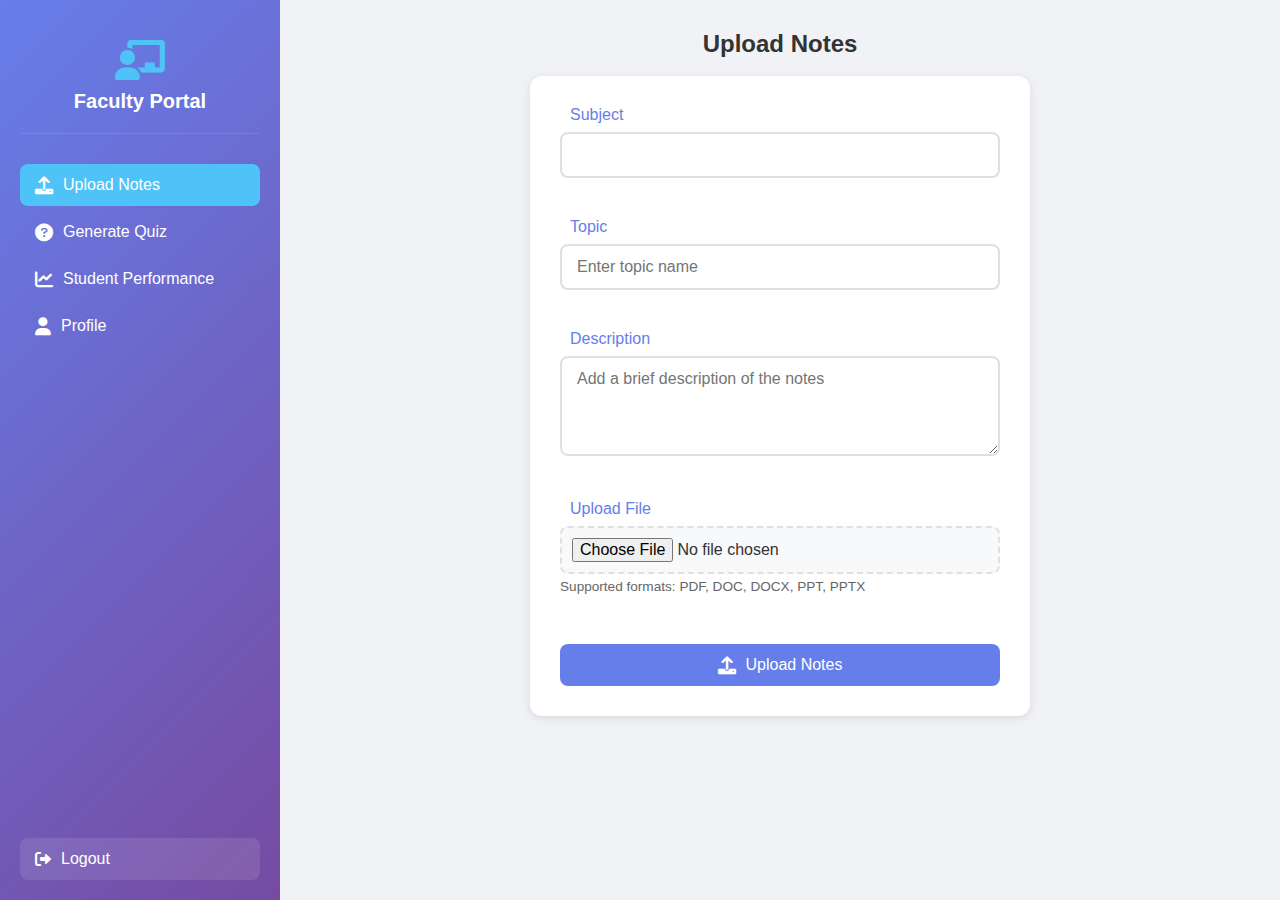
==== faculty_dashboard.html @ 3d7d339c "Added faculty dashboard with profile section, removed password change section, and updated departmen" ====
<!DOCTYPE html>
<html lang="en">
<head>
    <meta charset="UTF-8">
    <meta name="viewport" content="width=device-width, initial-scale=1.0">
    <title>Faculty Dashboard</title>
    <link rel="stylesheet" href="faculty_dashboard.css">
    <link rel="stylesheet" href="https://cdnjs.cloudflare.com/ajax/libs/font-awesome/6.0.0/css/all.min.css">
</head>
<body>
    <div class="dashboard">
        <!-- Sidebar -->
        <div class="sidebar">
            <div class="logo">
                <i class="fas fa-chalkboard-teacher"></i>
                <h2>Faculty Portal</h2>
            </div>
            <nav>
                <ul>
                    <li class="active" data-section="upload-notes">
                        <i class="fas fa-upload"></i>
                        <span>Upload Notes</span>
                    </li>
                    <li data-section="generate-quiz">
                        <i class="fas fa-question-circle"></i>
                        <span>Generate Quiz</span>
                    </li>
                    <li data-section="student-performance">
                        <i class="fas fa-chart-line"></i>
                        <span>Student Performance</span>
                    </li>
                    <li data-section="profile">
                        <i class="fas fa-user"></i>
                        <span>Profile</span>
                    </li>
                </ul>
            </nav>
            <div class="logout">
                <a href="faculty_login.html">
                    <i class="fas fa-sign-out-alt"></i>
                    <span>Logout</span>
                </a>
            </div>
        </div>

        <!-- Main Content -->
        <div class="main-content">
            <!-- Upload Notes Section -->
            <section id="upload-notes" class="content-section active">
                <h2 style="text-align: center;">Upload Notes</h2>
                <br>
                <div class="upload-container">
                    <form id="uploadForm" class="upload-form">
                        <div class="form-group">
                            <label for="subject">Subject</label>
                            <input type="text" id="subject" required>
                        </div>
                        <div class="form-group">
                            <label for="topic">Topic</label>
                            <input type="text" id="topic" required placeholder="Enter topic name">
                        </div>
                        <div class="form-group">
                            <label for="description">Description</label>
                            <textarea id="description" rows="3" placeholder="Add a brief description of the notes"></textarea>
                        </div>
                        <div class="form-group">
                            <label for="file">Upload File</label>
                            <input type="file" id="file" required>
                            <small class="file-info">Supported formats: PDF, DOC, DOCX, PPT, PPTX</small>
                        </div>
                        <button type="submit" class="upload-btn">
                            <i class="fas fa-upload"></i>
                            Upload Notes
                        </button>
                    </form>
                </div>
            </section>

            <!-- Generate Quiz Section -->
            <section id="generate-quiz" class="content-section">
                <h2 style="text-align: center;" > Generate Quiz</h2>
                <br>
                <div class="quiz-container">
                    <form id="quizForm" class="quiz-form">
                        <div class="form-group">
                            <label for="quiz-subject">Subject</label>
                            <input type="text" id="quiz-subject" required>
                        </div>
                        <div class="form-group">
                            <label for="quiz-section">Section</label>
                            <select id="quiz-section" required>
                            <option value="">Select Section</option>
                            <option value="A1">A1</option>
                            <option value="A2">A2</option>
                            <option value="B1">B1</option>
                            <option value="B2">B2</option>
                            <option value="C1">C1</option>
                            <option value="C2">C2</option>
                            <option value="D1">D1</option>
                            <option value="D2">D2</option>
                            <option value="E1">E1</option>
                            <option value="E2">E2</option>
                            <option value="F1">F1</option>
                            <option value="F2">F2</option>
                            <option value="G1">G1</option>
                            <option value="G2">G2</option>
                            <option value="H1">H1</option>
                            <option value="H2">H2</option>
                            <option value="I1">I1</option>
                            <option value="I2">I2</option>
                            <option value="J1">J1</option>
                            <option value="J2">J2</option>
                            <option value="K1">K1</option>
                            <option value="K2">K2</option>
                            <option value="L1">L1</option>
                            <option value="L2">L2</option>
                            <option value="M1">M1</option>
                            <option value="M2">M2</option>
                            <option value="N1">N1</option>
                            <option value="N2">N2</option>
                            </select>
                        </div>
                        <div class="form-group">
                            <label for="quiz-title">Quiz Title</label>
                            <input type="text" id="quiz-title" required>
                        </div>
                        <div class="form-group">
                            <label for="quiz-duration">Duration</label>
                            <div class="time-picker">
                                <div class="time-input">
                                    <input type="number" id="hours" min="0" max="23" value="0">
                                    <span>:</span>
                                    <input type="number" id="minutes" min="0" max="59" value="0">
                                </div>
                                <div class="time-controls">
                                    <button type="button" class="time-btn" data-action="increment">
                                        <i class="fas fa-chevron-up"></i>
                                    </button>
                                    <button type="button" class="time-btn" data-action="decrement">
                                        <i class="fas fa-chevron-down"></i>
                                    </button>
                                </div>
                            </div>
                        </div>
                        <div class="questions-container">
                            <div class="question">
                                <div class="form-group">
                                    <label>Question 1</label>
                                    <input type="text" placeholder="Enter question" required>
                                </div>
                                <div class="options">
                                    <input type="text" placeholder="Option A" required>
                                    <input type="text" placeholder="Option B" required>
                                    <input type="text" placeholder="Option C" required>
                                    <input type="text" placeholder="Option D" required>
                                </div>
                                <div class="form-group">
                                    <label>Correct Answer</label>
                                    <select required>
                                        <option value="">Select correct option</option>
                                        <option value="A">A</option>
                                        <option value="B">B</option>
                                        <option value="C">C</option>
                                        <option value="D">D</option>
                                    </select>
                                </div>
                            </div>
                        </div>
                        <button type="button" class="add-question-btn">
                            <i class="fas fa-plus"></i>
                            Add Question
                        </button>
                        <button type="submit" class="generate-btn">
                            <i class="fas fa-save"></i>
                            Generate Quiz
                        </button>
                    </form>
                </div>
            </section>

            <!-- Student Performance Section -->
            <section id="student-performance" class="content-section">
                <h2 style="text-align: center;">Student Performance</h2>
                <br>
                <div class="performance-container">
                    <div class="filters">
                        <div class="form-group">
                            <label for="performance-section">Section</label>
                            <select id="performance-section">
                                <option value="">All Sections</option>
                                <<option value="A1">A1</option>
                                <option value="A2">A2</option>
                                <option value="B1">B1</option>
                                <option value="B2">B2</option>
                                <option value="C1">C1</option>
                                <option value="C2">C2</option>
                                <option value="D1">D1</option>
                                <option value="D2">D2</option>
                                <option value="E1">E1</option>
                                <option value="E2">E2</option>
                                <option value="F1">F1</option>
                                <option value="F2">F2</option>
                                <option value="G1">G1</option>
                                <option value="G2">G2</option>
                                <option value="H1">H1</option>
                                <option value="H2">H2</option>
                                <option value="I1">I1</option>
                                <option value="I2">I2</option>
                                <option value="J1">J1</option>
                                <option value="J2">J2</option>
                                <option value="K1">K1</option>
                                <option value="K2">K2</option>
                                <option value="L1">L1</option>
                                <option value="L2">L2</option>
                                <option value="M1">M1</option>
                                <option value="M2">M2</option>
                                <option value="N1">N1</option>
                                <option value="N2">N2</option>
                            </select>
                        </div>
                    </div>
                    <div class="subject-info">
                        <h3>Your Subject: <span id="faculty-subject">Mathematics</span></h3>
                        <div class="performance-summary">
                            <div class="summary-card">
                                <i class="fas fa-chart-pie"></i>
                                <div class="summary-content">
                                    <h4>Average Score</h4>
                                    <p>85%</p>
                                </div>
                            </div>
                            <div class="summary-card">
                                <i class="fas fa-users"></i>
                                <div class="summary-content">
                                    <h4>Total Students</h4>
                                    <p>120</p>
                                </div>
                            </div>
                            <div class="summary-card">
                                <i class="fas fa-star"></i>
                                <div class="summary-content">
                                    <h4>Pass Rate</h4>
                                    <p>92%</p>
                                </div>
                            </div>
                        </div>
                    </div>
                    <div class="performance-table">
                        <table>
                            <thead>
                                <tr>
                                    <th>Student ID</th>
                                    <th>Name</th>
                                    <th>Section</th>
                                    <th>Quiz Scores</th>
                                    <th>Assignment Scores</th>
                                    <th>Overall Grade</th>
                                </tr>
                            </thead>
                            <tbody>
                                <!-- Sample data - will be populated dynamically -->
                                <tr>
                                    <td>2023001</td>
                                    <td>John Doe</td>
                                    <td>A1</td>
                                    <td>
                                        <div class="score-details">
                                            <span class="quiz-score">Quiz 1: 85%</span>
                                            <span class="quiz-score">Quiz 2: 90%</span>
                                            <span class="quiz-score">Quiz 3: 88%</span>
                                        </div>
                                    </td>
                                    <td>
                                        <div class="score-details">
                                            <span class="assignment-score">Assignment 1: 95%</span>
                                            <span class="assignment-score">Assignment 2: 92%</span>
                                        </div>
                                    </td>
                                    <td>A</td>
                                </tr>
                            </tbody>
                        </table>
                    </div>
                </div>
            </section>

            <!-- Profile Section -->
            <section id="profile" class="content-section">
                <h2 style="text-align: center;">Profile</h2>
                <br>
                <div class="profile-container">
                    <div class="profile-info">
                        <h3 id="faculty-name">Dr. John Doe</h3>
                        <p id="faculty-id">FAC12345</p>
                        <p id="faculty-subject">Mathematics</p>
                    </div>
                    <form id="profileForm" class="profile-form">
                        <div class="form-group">
                            <label for="profile-name">Full Name</label>
                            <input type="text" id="profile-name" required>
                        </div>
                        <div class="form-group">
                            <label for="profile-email">Email</label>
                            <input type="email" id="profile-email" required>
                        </div>
                        <div class="form-group">
                            <label for="profile-department">Department</label>
                            <select id="profile-department" required>
                                <option value="" disabled selected>Select Department</option>
                                <option value="btech">B.Tech</option>
                                <option value="mtech">M.Tech</option>
                                <option value="bca">BCA</option>
                                <option value="mca">MCA</option>
                                <option value="bba">BBA</option>
                                <option value="mba">MBA</option>
                                <option value="bcom">B.Com</option>
                                <option value="mcom">M.Com</option>
                            </select>
                        </div>
                        <button type="submit" class="save-btn">
                            <i class="fas fa-save"></i>
                            Save Changes
                        </button>
                    </form>
                </div>
            </section>
        </div>
    </div>

    <script>
        // Navigation
        document.querySelectorAll('.sidebar li').forEach(item => {
            item.addEventListener('click', function() {
                // Remove active class from all items
                document.querySelectorAll('.sidebar li').forEach(li => li.classList.remove('active'));
                document.querySelectorAll('.content-section').forEach(section => section.classList.remove('active'));
                
                // Add active class to clicked item
                this.classList.add('active');
                const sectionId = this.getAttribute('data-section');
                document.getElementById(sectionId).classList.add('active');
            });
        });

        // Add Question Button
        document.querySelector('.add-question-btn').addEventListener('click', function() {
            const questionsContainer = document.querySelector('.questions-container');
            const questionCount = questionsContainer.children.length + 1;
            
            const newQuestion = document.createElement('div');
            newQuestion.className = 'question';
            newQuestion.innerHTML = `
                <div class="form-group">
                    <label>Question ${questionCount}</label>
                    <input type="text" placeholder="Enter question" required>
                </div>
                <div class="options">
                    <input type="text" placeholder="Option A" required>
                    <input type="text" placeholder="Option B" required>
                    <input type="text" placeholder="Option C" required>
                    <input type="text" placeholder="Option D" required>
                </div>
                <div class="form-group">
                    <label>Correct Answer</label>
                    <select required>
                        <option value="">Select correct option</option>
                        <option value="A">A</option>
                        <option value="B">B</option>
                        <option value="C">C</option>
                        <option value="D">D</option>
                    </select>
                </div>
            `;
            
            questionsContainer.appendChild(newQuestion);
        });

        // Form Submissions
        document.getElementById('uploadForm').addEventListener('submit', function(e) {
            e.preventDefault();
            // Add your upload logic here
            alert('Notes uploaded successfully!');
        });

        document.getElementById('quizForm').addEventListener('submit', function(e) {
            e.preventDefault();
            // Add your quiz generation logic here
            alert('Quiz generated successfully!');
        });

        document.getElementById('profileForm').addEventListener('submit', function(e) {
            e.preventDefault();
            // Add your profile update logic here
            alert('Profile updated successfully!');
        });

        // Time Picker Functionality
        document.querySelectorAll('.time-input input').forEach(input => {
            input.addEventListener('change', function() {
                if (this.id === 'hours') {
                    this.value = Math.min(23, Math.max(0, parseInt(this.value) || 0));
                } else {
                    this.value = Math.min(59, Math.max(0, parseInt(this.value) || 0));
                }
            });
        });

        document.querySelectorAll('.time-btn').forEach(button => {
            button.addEventListener('click', function() {
                const action = this.getAttribute('data-action');
                const input = this.closest('.time-picker').querySelector('input');
                const currentValue = parseInt(input.value) || 0;
                
                if (action === 'increment') {
                    if (input.id === 'hours') {
                        input.value = Math.min(23, currentValue + 1);
                    } else {
                        input.value = Math.min(59, currentValue + 1);
                    }
                } else {
                    if (input.id === 'hours') {
                        input.value = Math.max(0, currentValue - 1);
                    } else {
                        input.value = Math.max(0, currentValue - 1);
                    }
                }
            });
        });
    </script>
</body>
</html>
---- faculty_dashboard.css ----
* {
    margin: 0;
    padding: 0;
    box-sizing: border-box;
    font-family: 'Segoe UI', Tahoma, Geneva, Verdana, sans-serif;
}

body {
    background: #f0f2f5;
    color: #333;
    min-height: 100vh;
}

/* Dashboard Layout */
.dashboard {
    display: flex;
    min-height: 100vh;
}

/* Sidebar Styles */
.sidebar {
    width: 280px;
    background: linear-gradient(135deg, #667eea 0%, #764ba2 100%);
    color: white;
    padding: 20px;
    position: fixed;
    height: 100vh;
    overflow-y: auto;
}

.logo {
    text-align: center;
    padding: 20px 0;
    border-bottom: 1px solid rgba(255, 255, 255, 0.1);
    margin-bottom: 30px;
}

.logo i {
    font-size: 40px;
    color: #4fc3f7;
    margin-bottom: 10px;
}

.logo h2 {
    font-size: 20px;
    font-weight: 600;
    color: #ffffff;
}

nav ul {
    list-style: none;
}

nav li {
    padding: 12px 15px;
    margin-bottom: 5px;
    border-radius: 8px;
    cursor: pointer;
    transition: all 0.3s ease;
    display: flex;
    align-items: center;
    gap: 10px;
}

nav li:hover {
    background: rgba(255, 255, 255, 0.1);
}

nav li.active {
    background: #4fc3f7;
}

nav li i {
    font-size: 18px;
}

.logout {
    position: absolute;
    bottom: 20px;
    left: 20px;
    right: 20px;
}

.logout a {
    display: flex;
    align-items: center;
    gap: 10px;
    color: white;
    text-decoration: none;
    padding: 12px 15px;
    border-radius: 8px;
    background: rgba(255, 255, 255, 0.1);
    transition: all 0.3s ease;
}

.logout a:hover {
    background: rgba(255, 255, 255, 0.2);
}

/* Main Content Styles */
.main-content {
    flex: 1;
    margin-left: 280px;
    padding: 30px;
    display: flex;
    flex-direction: column;
    align-items: center;
}

.content-section {
    display: none;
    animation: fadeIn 0.3s ease;
    width: 100%;
    max-width: 800px;
}

.content-section.active {
    display: block;
}

@keyframes fadeIn {
    from {
        opacity: 0;
        transform: translateY(20px);
    }
    to {
        opacity: 1;
        transform: translateY(0);
    }
}

/* Form Styles */
.form-group {
    margin-bottom: 20px;
    width: 100%;
}

label {
    display: block;
    margin-bottom: 8px;
    color: #667eea;
    font-weight: 500;
    margin-left: 10px;
}

input, select {
    width: 100%;
    padding: 12px 15px;
    border: 2px solid #e0e0e0;
    border-radius: 8px;
    font-size: 16px;
    transition: all 0.3s ease;
    background: white;
}

input:focus, select:focus {
    border-color: #4fc3f7;
    box-shadow: 0 0 0 3px rgba(79, 195, 247, 0.1);
    outline: none;
}

/* Upload Notes Section */
.upload-container {
    margin-top: 10px;
    background: white;
    padding: 30px;
    border-radius: 12px;
    box-shadow: 0 2px 10px rgba(0, 0, 0, 0.1);
    max-width: 500px;
    margin: 0 auto;
    width: 100%;
}

.upload-form {
    display: flex;
    flex-direction: column;
    gap: 20px;
}

textarea {
    width: 100%;
    padding: 12px 15px;
    border: 2px solid #e0e0e0;
    border-radius: 8px;
    font-size: 16px;
    transition: all 0.3s ease;
    resize: vertical;
    min-height: 100px;
}

textarea:focus {
    border-color: #667eea;
    box-shadow: 0 0 0 3px rgba(102, 126, 234, 0.1);
    outline: none;
}

.file-info {
    display: block;
    margin-top: 5px;
    color: #666;
    font-size: 0.85rem;
}

input[type="file"] {
    padding: 10px;
    border: 2px dashed #e0e0e0;
    border-radius: 8px;
    background: #f8f9fa;
    cursor: pointer;
    transition: all 0.3s ease;
}

input[type="file"]:hover {
    border-color: #667eea;
    background: rgba(102, 126, 234, 0.05);
}

.upload-btn {
    background: #667eea;
    color: white;
    border: none;
    padding: 12px 25px;
    border-radius: 8px;
    font-size: 16px;
    cursor: pointer;
    display: flex;
    align-items: center;
    justify-content: center;
    gap: 10px;
    transition: all 0.3s ease;
    margin-top: 10px;
}

.upload-btn:hover {
    background: #764ba2;
    transform: translateY(-2px);
}

.upload-btn i {
    font-size: 18px;
}

/* Generate Quiz Section */
.quiz-container {
    margin-top: 10px;
    background: white;
    padding: 30px;
    border-radius: 12px;
    box-shadow: 0 2px 10px rgba(0, 0, 0, 0.1);
    max-width: 500px;
    margin: 0 auto;
    width: 100%;
}

.questions-container {
    margin: 20px 0;
}

.question {
    background: #f8f9fa;
    padding: 20px;
    border-radius: 8px;
    margin-bottom: 20px;
}

.options {
    display: grid;
    grid-template-columns: repeat(2, 1fr);
    gap: 15px;
    margin: 15px 0;
}

.add-question-btn, .generate-btn {
    background: #667eea;
    color: white;
    border: none;
    padding: 12px 25px;
    border-radius: 8px;
    font-size: 16px;
    cursor: pointer;
    display: flex;
    align-items: center;
    gap: 10px;
    transition: all 0.3s ease;
    margin-bottom: 15px;
}

.add-question-btn:hover, .generate-btn:hover {
    background: #4fc3f7;
    transform: translateY(-2px);
}

/* Student Performance Section */
.performance-container {
    background: white;
    padding: 30px;
    border-radius: 12px;
    box-shadow: 0 2px 10px rgba(0, 0, 0, 0.1);
    max-width: 500px;
    margin: 0 auto;
    width: 100%;
}

.subject-info {
    margin: 20px 0;
    padding: 20px;
    background: #f8f9fa;
    border-radius: 8px;
}

.subject-info h3 {
    color: #1a237e;
    margin-bottom: 20px;
    font-size: 1.2rem;
}

.subject-info h3 span {
    color: #4fc3f7;
    font-weight: 600;
}

.performance-summary {
    display: grid;
    grid-template-columns: repeat(auto-fit, minmax(200px, 1fr));
    gap: 20px;
    margin-bottom: 30px;
}

.summary-card {
    background: white;
    padding: 20px;
    border-radius: 8px;
    box-shadow: 0 2px 5px rgba(0, 0, 0, 0.05);
    display: flex;
    align-items: center;
    gap: 15px;
}

.summary-card i {
    font-size: 24px;
    color: #1a237e;
    background: rgba(26, 35, 126, 0.1);
    padding: 15px;
    border-radius: 8px;
}

.summary-content h4 {
    color: #1a237e;
    font-size: 0.9rem;
    margin-bottom: 5px;
}

.summary-content p {
    color: #4fc3f7;
    font-size: 1.5rem;
    font-weight: 600;
}

.score-details {
    display: flex;
    flex-direction: column;
    gap: 5px;
}

.quiz-score, .assignment-score {
    background: #f8f9fa;
    padding: 5px 10px;
    border-radius: 4px;
    font-size: 0.9rem;
}

.quiz-score {
    color: #1a237e;
}

.assignment-score {
    color: #4fc3f7;
}

/* Profile Section */
.profile-container {
    background: white;
    padding: 30px;
    border-radius: 12px;
    box-shadow: 0 2px 10px rgba(0, 0, 0, 0.1);
    max-width: 500px;
    margin: 0 auto;
    width: 100%;
}

.profile-header {
    display: flex;
    align-items: center;
    gap: 20px;
    margin-bottom: 30px;
    padding-bottom: 20px;
    border-bottom: 1px solid #e0e0e0;
}

.profile-photo {
    position: relative;
    width: 120px;
    height: 120px;
}

.profile-photo img {
    width: 100%;
    height: 100%;
    border-radius: 50%;
    object-fit: cover;
    border: 3px solid #667eea;
}

.photo-upload {
    position: absolute;
    bottom: 0;
    left: 0;
    right: 0;
    background: rgba(0, 0, 0, 0.5);
    padding: 5px;
    border-radius: 0 0 50% 50%;
    display: flex;
    justify-content: center;
}

.photo-upload input[type="file"] {
    display: none;
}

.upload-photo-btn {
    background: none;
    border: none;
    color: white;
    cursor: pointer;
    font-size: 12px;
    display: flex;
    align-items: center;
    gap: 5px;
    padding: 5px;
}

.upload-photo-btn i {
    font-size: 14px;
}

.profile-info {
    flex: 1;
}

.profile-info h3 {
    color: #1a237e;
    margin-bottom: 5px;
    font-size: 1.2rem;
}

.profile-info p {
    color: #666;
    margin-bottom: 3px;
    font-size: 0.9rem;
}

.password-section {
    margin-top: 20px;
    padding-top: 20px;
    border-top: 1px solid #e0e0e0;
}

.password-section h4 {
    color: #1a237e;
    margin-bottom: 15px;
    font-size: 1.1rem;
}

.save-btn {
    background: #667eea;
    color: white;
    border: none;
    padding: 12px 25px;
    border-radius: 8px;
    font-size: 16px;
    cursor: pointer;
    display: flex;
    align-items: center;
    justify-content: center;
    gap: 10px;
    transition: all 0.3s ease;
    margin-top: 20px;
    width: 100%;
}

.save-btn:hover {
    background: #764ba2;
    transform: translateY(-2px);
}

.save-btn i {
    font-size: 18px;
}

/* Time Picker Styles */
.time-picker {
    display: flex;
    align-items: center;
    gap: 10px;
    background: white;
    border: 2px solid #e0e0e0;
    border-radius: 8px;
    padding: 5px 10px;
    transition: all 0.3s ease;
}

.time-picker:focus-within {
    border-color: #667eea;
    box-shadow: 0 0 0 3px rgba(102, 126, 234, 0.1);
}

.time-input {
    display: flex;
    align-items: center;
    gap: 5px;
}

.time-input input {
    width: 50px;
    text-align: center;
    padding: 8px;
    border: none;
    font-size: 16px;
    background: transparent;
}

.time-input input::-webkit-inner-spin-button,
.time-input input::-webkit-outer-spin-button {
    -webkit-appearance: none;
    margin: 0;
}

.time-input input[type=number] {
    -moz-appearance: textfield;
}

.time-input span {
    color: #666;
    font-size: 18px;
    font-weight: 500;
}

.time-controls {
    display: flex;
    flex-direction: column;
    gap: 2px;
}

.time-btn {
    background: none;
    border: none;
    padding: 5px;
    cursor: pointer;
    color: #667eea;
    transition: all 0.3s ease;
    display: flex;
    align-items: center;
    justify-content: center;
}

.time-btn:hover {
    color: #764ba2;
}

.time-btn i {
    font-size: 12px;
}

/* Responsive Design */
@media (max-width: 768px) {
    .sidebar {
        width: 70px;
        padding: 10px;
    }

    .logo h2, nav li span, .logout span {
        display: none;
    }

    .logo i {
        font-size: 30px;
    }

    nav li {
        justify-content: center;
        padding: 15px;
    }

    .main-content {
        margin-left: 70px;
        padding: 20px;
    }

    .options {
        grid-template-columns: 1fr;
    }

    .performance-summary {
        grid-template-columns: 1fr;
    }
    
    .summary-card {
        padding: 15px;
    }
    
    .summary-card i {
        padding: 10px;
        font-size: 20px;
    }
    
    .summary-content p {
        font-size: 1.2rem;
    }
}

@media (max-width: 480px) {
    .sidebar {
        width: 100%;
        height: auto;
        position: relative;
    }

    .logo h2, nav li span, .logout span {
        display: block;
    }

    nav ul {
        display: flex;
        flex-wrap: wrap;
        gap: 10px;
    }

    nav li {
        flex: 1;
        min-width: 120px;
    }

    .main-content {
        margin-left: 0;
    }

    .filters {
        grid-template-columns: 1fr;
    }

    .profile-header {
        flex-direction: column;
        text-align: center;
    }

    .profile-photo {
        margin: 0 auto;
    }

    .profile-info {
        text-align: center;
    }
}
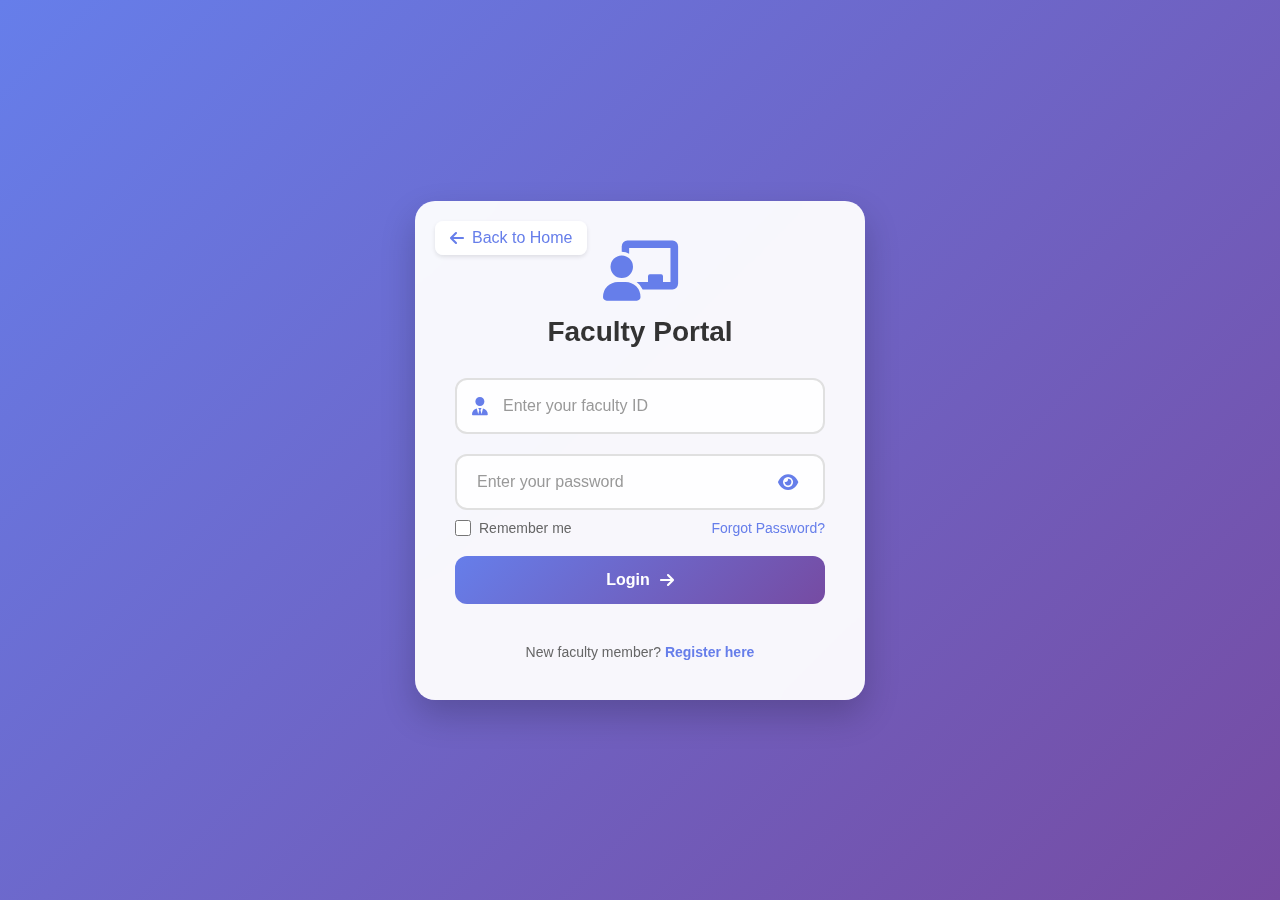
==== commit 9d6291ea: "Update faculty_dashboard.html" ====
--- a/faculty_dashboard.html
+++ b/faculty_dashboard.html
@@ -3,429 +3,182 @@
 <head>
     <meta charset="UTF-8">
     <meta name="viewport" content="width=device-width, initial-scale=1.0">
-    <title>Faculty Dashboard</title>
-    <link rel="stylesheet" href="faculty_dashboard.css">
+    <title>Faculty Login</title>
+    <link rel="stylesheet" href="faculty.css">
     <link rel="stylesheet" href="https://cdnjs.cloudflare.com/ajax/libs/font-awesome/6.0.0/css/all.min.css">
 </head>
 <body>
-    <div class="dashboard">
-        <!-- Sidebar -->
-        <div class="sidebar">
+    <div class="container">
+        <!-- Back to Home Button -->
+        <div class="back-to-home">
+            <a href="index.html">
+                <i class="fas fa-arrow-left"></i> Back to Home
+            </a>
+        </div>
+        
+        <!-- Login Form -->
+        <div class="form-container active" id="login-form">
             <div class="logo">
                 <i class="fas fa-chalkboard-teacher"></i>
-                <h2>Faculty Portal</h2>
+                <h1>Faculty Portal</h1>
             </div>
-            <nav>
-                <ul>
-                    <li class="active" data-section="upload-notes">
-                        <i class="fas fa-upload"></i>
-                        <span>Upload Notes</span>
-                    </li>
-                    <li data-section="generate-quiz">
-                        <i class="fas fa-question-circle"></i>
-                        <span>Generate Quiz</span>
-                    </li>
-                    <li data-section="student-performance">
-                        <i class="fas fa-chart-line"></i>
-                        <span>Student Performance</span>
-                    </li>
-                    <li data-section="profile">
-                        <i class="fas fa-user"></i>
-                        <span>Profile</span>
-                    </li>
-                </ul>
-            </nav>
-            <div class="logout">
-                <a href="faculty_login.html">
-                    <i class="fas fa-sign-out-alt"></i>
-                    <span>Logout</span>
-                </a>
-            </div>
+            
+            <form id="loginForm" class="login-form">
+                <div class="form-group">
+                    <div class="input-group">
+                        <i class="fas fa-user-tie"></i>
+                        <input type="text" id="faculty-id" placeholder="Enter your faculty ID" required>
+                    </div>
+                </div>
+                
+                <div class="form-group">
+                    <div class="input-group">                        
+                        <input type="password" id="password" placeholder="Enter your password" required>
+                        <i class="fas fa-eye toggle-password"></i>
+                    </div>
+                </div>
+
+                <div class="remember-forgot">
+                    <label class="remember-me">
+                        <input type="checkbox" id="remember">
+                        <span>Remember me</span>
+                    </label>
+                    <a href="#" class="forgot-password" onclick="showForm('forgot-password-form')">Forgot Password?</a>
+                </div>
+
+                <button type="submit" class="login-btn">
+                    <span>Login</span>
+                    <i class="fas fa-arrow-right"></i>
+                </button>
+
+                <div class="register-link">
+                    <p>New faculty member? <a href="#" onclick="showForm('register-form')">Register here</a></p>
+                </div>
+            </form>
         </div>
 
-        <!-- Main Content -->
-        <div class="main-content">
-            <!-- Upload Notes Section -->
-            <section id="upload-notes" class="content-section active">
-                <h2 style="text-align: center;">Upload Notes</h2>
-                <br>
-                <div class="upload-container">
-                    <form id="uploadForm" class="upload-form">
-                        <div class="form-group">
-                            <label for="subject">Subject</label>
-                            <input type="text" id="subject" required>
-                        </div>
-                        <div class="form-group">
-                            <label for="topic">Topic</label>
-                            <input type="text" id="topic" required placeholder="Enter topic name">
-                        </div>
-                        <div class="form-group">
-                            <label for="description">Description</label>
-                            <textarea id="description" rows="3" placeholder="Add a brief description of the notes"></textarea>
-                        </div>
-                        <div class="form-group">
-                            <label for="file">Upload File</label>
-                            <input type="file" id="file" required>
-                            <small class="file-info">Supported formats: PDF, DOC, DOCX, PPT, PPTX</small>
-                        </div>
-                        <button type="submit" class="upload-btn">
-                            <i class="fas fa-upload"></i>
-                            Upload Notes
-                        </button>
-                    </form>
-                </div>
-            </section>
-
-            <!-- Generate Quiz Section -->
-            <section id="generate-quiz" class="content-section">
-                <h2 style="text-align: center;" > Generate Quiz</h2>
-                <br>
-                <div class="quiz-container">
-                    <form id="quizForm" class="quiz-form">
-                        <div class="form-group">
-                            <label for="quiz-subject">Subject</label>
-                            <input type="text" id="quiz-subject" required>
-                        </div>
-                        <div class="form-group">
-                            <label for="quiz-section">Section</label>
-                            <select id="quiz-section" required>
-                            <option value="">Select Section</option>
-                            <option value="A1">A1</option>
-                            <option value="A2">A2</option>
-                            <option value="B1">B1</option>
-                            <option value="B2">B2</option>
-                            <option value="C1">C1</option>
-                            <option value="C2">C2</option>
-                            <option value="D1">D1</option>
-                            <option value="D2">D2</option>
-                            <option value="E1">E1</option>
-                            <option value="E2">E2</option>
-                            <option value="F1">F1</option>
-                            <option value="F2">F2</option>
-                            <option value="G1">G1</option>
-                            <option value="G2">G2</option>
-                            <option value="H1">H1</option>
-                            <option value="H2">H2</option>
-                            <option value="I1">I1</option>
-                            <option value="I2">I2</option>
-                            <option value="J1">J1</option>
-                            <option value="J2">J2</option>
-                            <option value="K1">K1</option>
-                            <option value="K2">K2</option>
-                            <option value="L1">L1</option>
-                            <option value="L2">L2</option>
-                            <option value="M1">M1</option>
-                            <option value="M2">M2</option>
-                            <option value="N1">N1</option>
-                            <option value="N2">N2</option>
-                            </select>
-                        </div>
-                        <div class="form-group">
-                            <label for="quiz-title">Quiz Title</label>
-                            <input type="text" id="quiz-title" required>
-                        </div>
-                        <div class="form-group">
-                            <label for="quiz-duration">Duration</label>
-                            <div class="time-picker">
-                                <div class="time-input">
-                                    <input type="number" id="hours" min="0" max="23" value="0">
-                                    <span>:</span>
-                                    <input type="number" id="minutes" min="0" max="59" value="0">
-                                </div>
-                                <div class="time-controls">
-                                    <button type="button" class="time-btn" data-action="increment">
-                                        <i class="fas fa-chevron-up"></i>
-                                    </button>
-                                    <button type="button" class="time-btn" data-action="decrement">
-                                        <i class="fas fa-chevron-down"></i>
-                                    </button>
-                                </div>
-                            </div>
-                        </div>
-                        <div class="questions-container">
-                            <div class="question">
-                                <div class="form-group">
-                                    <label>Question 1</label>
-                                    <input type="text" placeholder="Enter question" required>
-                                </div>
-                                <div class="options">
-                                    <input type="text" placeholder="Option A" required>
-                                    <input type="text" placeholder="Option B" required>
-                                    <input type="text" placeholder="Option C" required>
-                                    <input type="text" placeholder="Option D" required>
-                                </div>
-                                <div class="form-group">
-                                    <label>Correct Answer</label>
-                                    <select required>
-                                        <option value="">Select correct option</option>
-                                        <option value="A">A</option>
-                                        <option value="B">B</option>
-                                        <option value="C">C</option>
-                                        <option value="D">D</option>
-                                    </select>
-                                </div>
-                            </div>
-                        </div>
-                        <button type="button" class="add-question-btn">
-                            <i class="fas fa-plus"></i>
-                            Add Question
-                        </button>
-                        <button type="submit" class="generate-btn">
-                            <i class="fas fa-save"></i>
-                            Generate Quiz
-                        </button>
-                    </form>
-                </div>
-            </section>
-
-            <!-- Student Performance Section -->
-            <section id="student-performance" class="content-section">
-                <h2 style="text-align: center;">Student Performance</h2>
-                <br>
-                <div class="performance-container">
-                    <div class="filters">
-                        <div class="form-group">
-                            <label for="performance-section">Section</label>
-                            <select id="performance-section">
-                                <option value="">All Sections</option>
-                                <<option value="A1">A1</option>
-                                <option value="A2">A2</option>
-                                <option value="B1">B1</option>
-                                <option value="B2">B2</option>
-                                <option value="C1">C1</option>
-                                <option value="C2">C2</option>
-                                <option value="D1">D1</option>
-                                <option value="D2">D2</option>
-                                <option value="E1">E1</option>
-                                <option value="E2">E2</option>
-                                <option value="F1">F1</option>
-                                <option value="F2">F2</option>
-                                <option value="G1">G1</option>
-                                <option value="G2">G2</option>
-                                <option value="H1">H1</option>
-                                <option value="H2">H2</option>
-                                <option value="I1">I1</option>
-                                <option value="I2">I2</option>
-                                <option value="J1">J1</option>
-                                <option value="J2">J2</option>
-                                <option value="K1">K1</option>
-                                <option value="K2">K2</option>
-                                <option value="L1">L1</option>
-                                <option value="L2">L2</option>
-                                <option value="M1">M1</option>
-                                <option value="M2">M2</option>
-                                <option value="N1">N1</option>
-                                <option value="N2">N2</option>
-                            </select>
-                        </div>
-                    </div>
-                    <div class="subject-info">
-                        <h3>Your Subject: <span id="faculty-subject">Mathematics</span></h3>
-                        <div class="performance-summary">
-                            <div class="summary-card">
-                                <i class="fas fa-chart-pie"></i>
-                                <div class="summary-content">
-                                    <h4>Average Score</h4>
-                                    <p>85%</p>
-                                </div>
-                            </div>
-                            <div class="summary-card">
-                                <i class="fas fa-users"></i>
-                                <div class="summary-content">
-                                    <h4>Total Students</h4>
-                                    <p>120</p>
-                                </div>
-                            </div>
-                            <div class="summary-card">
-                                <i class="fas fa-star"></i>
-                                <div class="summary-content">
-                                    <h4>Pass Rate</h4>
-                                    <p>92%</p>
-                                </div>
-                            </div>
-                        </div>
-                    </div>
-                    <div class="performance-table">
-                        <table>
-                            <thead>
-                                <tr>
-                                    <th>Student ID</th>
-                                    <th>Name</th>
-                                    <th>Section</th>
-                                    <th>Quiz Scores</th>
-                                    <th>Assignment Scores</th>
-                                    <th>Overall Grade</th>
-                                </tr>
-                            </thead>
-                            <tbody>
-                                <!-- Sample data - will be populated dynamically -->
-                                <tr>
-                                    <td>2023001</td>
-                                    <td>John Doe</td>
-                                    <td>A1</td>
-                                    <td>
-                                        <div class="score-details">
-                                            <span class="quiz-score">Quiz 1: 85%</span>
-                                            <span class="quiz-score">Quiz 2: 90%</span>
-                                            <span class="quiz-score">Quiz 3: 88%</span>
-                                        </div>
-                                    </td>
-                                    <td>
-                                        <div class="score-details">
-                                            <span class="assignment-score">Assignment 1: 95%</span>
-                                            <span class="assignment-score">Assignment 2: 92%</span>
-                                        </div>
-                                    </td>
-                                    <td>A</td>
-                                </tr>
-                            </tbody>
-                        </table>
+        <!-- Registration Form -->
+        <div class="form-container" id="register-form" style="display: none;">
+            <div class="logo">
+                <i class="fas fa-user-plus"></i>
+                <h1>Faculty Registration</h1>
+            </div>
+            <form id="registerForm" class="login-form">
+                <div class="form-group">
+                    <div class="input-group">
+                        <i class="fas fa-user"></i>
+                        <input type="text" id="fullname" placeholder="Full Name" required>
                     </div>
                 </div>
-            </section>
+                <div class="form-group">
+                    <div class="input-group">
+                        <i class="fas fa-envelope"></i>
+                        <input type="email" id="email" placeholder="Email Address" required>
+                    </div>
+                </div>
+                <div class="form-group">
+                    <div class="input-group">
+                        <i class="fas fa-id-card"></i>
+                        <input type="text" id="reg-faculty-id" placeholder="Faculty ID" required>
+                    </div>
+                </div>
+                
+                <div class="form-group">
+                    <div class="input-group">
+                        <i class="fas fa-lock"></i>
+                        <input type="password" id="reg-password" placeholder="Create Password" required>
+                    </div>
+                </div>
+                <div class="form-group">
+                    <div class="input-group">
+                        <input type="password" id="confirm-password" placeholder="Confirm Password" required>
+                    </div>
+                </div>
 
-            <!-- Profile Section -->
-            <section id="profile" class="content-section">
-                <h2 style="text-align: center;">Profile</h2>
-                <br>
-                <div class="profile-container">
-                    <div class="profile-info">
-                        <h3 id="faculty-name">Dr. John Doe</h3>
-                        <p id="faculty-id">FAC12345</p>
-                        <p id="faculty-subject">Mathematics</p>
+                <button type="submit" class="login-btn">
+                    <span>Register</span>
+                    <i class="fas fa-user-plus"></i>
+                </button>
+
+                <div class="register-link">
+                    <p>Already have an account? <a href="#" onclick="showForm('login-form')">Login here</a></p>
+                </div>
+            </form>
+        </div>
+        <!-- Forgot Password Form -->
+        <div class="form-container" id="forgot-password-form" style="display: none;">
+            <div class="logo">
+                <i class="fas fa-key"></i>
+                <h1>Reset Password</h1>
+            </div>
+            
+            <form id="forgotPasswordForm" class="login-form">
+                <div class="form-group">
+                    <div class="input-group">
+                        <i class="fas fa-user-tie"></i>
+                        <input type="text" id="reset-faculty-id" placeholder="Enter your faculty ID" required>
                     </div>
-                    <form id="profileForm" class="profile-form">
-                        <div class="form-group">
-                            <label for="profile-name">Full Name</label>
-                            <input type="text" id="profile-name" required>
-                        </div>
-                        <div class="form-group">
-                            <label for="profile-email">Email</label>
-                            <input type="email" id="profile-email" required>
-                        </div>
-                        <div class="form-group">
-                            <label for="profile-department">Department</label>
-                            <select id="profile-department" required>
-                                <option value="" disabled selected>Select Department</option>
-                                <option value="btech">B.Tech</option>
-                                <option value="mtech">M.Tech</option>
-                                <option value="bca">BCA</option>
-                                <option value="mca">MCA</option>
-                                <option value="bba">BBA</option>
-                                <option value="mba">MBA</option>
-                                <option value="bcom">B.Com</option>
-                                <option value="mcom">M.Com</option>
-                            </select>
-                        </div>
-                        <button type="submit" class="save-btn">
-                            <i class="fas fa-save"></i>
-                            Save Changes
-                        </button>
-                    </form>
                 </div>
-            </section>
+                <button type="submit" class="login-btn">
+                    <span>Reset Password</span>
+                    <i class="fas fa-paper-plane"></i>
+                </button>
+
+                <div class="register-link">
+                    <p>Remembered your password? <a href="#" onclick="showForm('login-form')">Login here</a></p>
+                </div>
+            </form>
         </div>
     </div>
+    <script>
+        function showForm(formId) {
+            // Hide all forms
+            document.querySelectorAll('.form-container').forEach(form => {
+                form.style.display = 'none';
+            });
+            
+            // Show selected form
+            document.getElementById(formId).style.display = 'block';
+        }
 
-    <script>
-        // Navigation
-        document.querySelectorAll('.sidebar li').forEach(item => {
-            item.addEventListener('click', function() {
-                // Remove active class from all items
-                document.querySelectorAll('.sidebar li').forEach(li => li.classList.remove('active'));
-                document.querySelectorAll('.content-section').forEach(section => section.classList.remove('active'));
-                
-                // Add active class to clicked item
-                this.classList.add('active');
-                const sectionId = this.getAttribute('data-section');
-                document.getElementById(sectionId).classList.add('active');
+        // Handle form submissions
+        document.getElementById('loginForm').addEventListener('submit', function(e) {
+            e.preventDefault();
+            // Add your login logic here
+            console.log('Login form submitted');
+        });
+
+        document.getElementById('registerForm').addEventListener('submit', function(e) {
+            e.preventDefault();
+            const password = document.getElementById('reg-password').value;
+            const confirmPassword = document.getElementById('confirm-password').value;
+            
+            if (password !== confirmPassword) {
+                alert('Passwords do not match!');
+                return;
+            }
+            // Add your registration logic here
+            console.log('Registration form submitted');
+            
+            // Show login form after successful registration
+            showForm('login-form');
+        });
+        // Toggle password visibility
+        document.querySelectorAll('.toggle-password').forEach(icon => {
+            icon.addEventListener('click', function() {
+                const input = this.previousElementSibling;
+                const type = input.getAttribute('type') === 'password' ? 'text' : 'password';
+                input.setAttribute('type', type);
+                this.classList.toggle('fa-eye');
+                this.classList.toggle('fa-eye-slash');
             });
         });
 
-        // Add Question Button
-        document.querySelector('.add-question-btn').addEventListener('click', function() {
-            const questionsContainer = document.querySelector('.questions-container');
-            const questionCount = questionsContainer.children.length + 1;
-            
-            const newQuestion = document.createElement('div');
-            newQuestion.className = 'question';
-            newQuestion.innerHTML = `
-                <div class="form-group">
-                    <label>Question ${questionCount}</label>
-                    <input type="text" placeholder="Enter question" required>
-                </div>
-                <div class="options">
-                    <input type="text" placeholder="Option A" required>
-                    <input type="text" placeholder="Option B" required>
-                    <input type="text" placeholder="Option C" required>
-                    <input type="text" placeholder="Option D" required>
-                </div>
-                <div class="form-group">
-                    <label>Correct Answer</label>
-                    <select required>
-                        <option value="">Select correct option</option>
-                        <option value="A">A</option>
-                        <option value="B">B</option>
-                        <option value="C">C</option>
-                        <option value="D">D</option>
-                    </select>
-                </div>
-            `;
-            
-            questionsContainer.appendChild(newQuestion);
-        });
-
-        // Form Submissions
-        document.getElementById('uploadForm').addEventListener('submit', function(e) {
+        document.getElementById('forgotPasswordForm').addEventListener('submit', function(e) {
             e.preventDefault();
-            // Add your upload logic here
-            alert('Notes uploaded successfully!');
-        });
-
-        document.getElementById('quizForm').addEventListener('submit', function(e) {
-            e.preventDefault();
-            // Add your quiz generation logic here
-            alert('Quiz generated successfully!');
-        });
-
-        document.getElementById('profileForm').addEventListener('submit', function(e) {
-            e.preventDefault();
-            // Add your profile update logic here
-            alert('Profile updated successfully!');
-        });
-
-        // Time Picker Functionality
-        document.querySelectorAll('.time-input input').forEach(input => {
-            input.addEventListener('change', function() {
-                if (this.id === 'hours') {
-                    this.value = Math.min(23, Math.max(0, parseInt(this.value) || 0));
-                } else {
-                    this.value = Math.min(59, Math.max(0, parseInt(this.value) || 0));
-                }
-            });
-        });
-
-        document.querySelectorAll('.time-btn').forEach(button => {
-            button.addEventListener('click', function() {
-                const action = this.getAttribute('data-action');
-                const input = this.closest('.time-picker').querySelector('input');
-                const currentValue = parseInt(input.value) || 0;
-                
-                if (action === 'increment') {
-                    if (input.id === 'hours') {
-                        input.value = Math.min(23, currentValue + 1);
-                    } else {
-                        input.value = Math.min(59, currentValue + 1);
-                    }
-                } else {
-                    if (input.id === 'hours') {
-                        input.value = Math.max(0, currentValue - 1);
-                    } else {
-                        input.value = Math.max(0, currentValue - 1);
-                    }
-                }
-            });
+            // Add your password reset logic here
+            console.log('Forgot password form submitted');
         });
     </script>
 </body>
-</html> +</html>
--- a/faculty.css
+++ b/faculty.css
@@ -0,0 +1,511 @@
+/* Reset and Base Styles */
+* {
+    margin: 0;
+    padding: 0;
+    box-sizing: border-box;
+    font-family: 'Segoe UI', Tahoma, Geneva, Verdana, sans-serif;
+}
+
+body {
+    min-height: 100vh;
+    background: linear-gradient(135deg, #667eea 0%, #764ba2 100%);
+    display: flex;
+    align-items: center;
+    justify-content: center;
+    padding: 20px;
+}
+
+/* Container Styles */
+.container {
+    width: 100vb;
+    max-width: 450px;
+    position: relative;
+}
+
+.form-container {
+    background: rgba(255, 255, 255, 0.95);
+    padding: 40px;
+    border-radius: 20px;
+    box-shadow: 0 15px 35px rgba(0, 0, 0, 0.2);
+    backdrop-filter: blur(10px);
+    position: relative;
+    overflow: hidden;
+}
+
+.form-container::before {
+    content: '';
+    position: absolute;
+    top: 0;
+    left: 0;
+    width: 100%;
+    height: 100%;
+    background: linear-gradient(45deg, transparent, rgba(255, 255, 255, 0.1), transparent);
+    transform: translateX(-100%);
+    transition: 0.5s;
+}
+
+.form-container:hover::before {
+    transform: translateX(100%);
+}
+
+/* Logo Styles */
+.logo {
+    text-align: center;
+    margin-bottom: 30px;
+    position: relative;
+}
+
+.logo i {
+    font-size: 60px;
+    color: #667eea;
+    margin-bottom: 15px;
+    display: inline-block;
+    animation: float 3s ease-in-out infinite;
+}
+
+.logo h1 {
+    font-size: 28px;
+    color: #333;
+    margin-bottom: 10px;
+    font-weight: 600;
+}
+
+.welcome-text {
+    color: #666;
+    font-size: 14px;
+    margin-top: 5px;
+}
+
+/* Form Styles */
+.login-form {
+    display: flex;
+    flex-direction: column;
+    gap: 20px;
+}
+
+.form-group {
+    position: relative;
+}
+
+.input-group {
+    position: relative;
+    display: flex;
+    align-items: center;
+    background: rgba(255, 255, 255, 0.9);
+    border: 2px solid #e0e0e0;
+    border-radius: 12px;
+    padding: 12px 15px;
+    transition: all 0.3s ease;
+}
+
+.input-group:hover {
+    border-color: #667eea;
+    box-shadow: 0 0 0 3px rgba(102, 126, 234, 0.1);
+}
+
+.input-group i {
+    color: #667eea;
+    font-size: 18px;
+    margin-right: 10px;
+    transition: all 0.3s ease;
+}
+
+.input-group input {
+    flex: 1;
+    border: none;
+    outline: none;
+    background: transparent;
+    font-size: 16px;
+    color: #333;
+    padding: 5px;
+}
+
+.input-group input::placeholder {
+    color: #999;
+}
+
+.toggle-password {
+    cursor: pointer;
+    color: #667eea;
+    transition: all 0.3s ease;
+}
+
+.toggle-password:hover {
+    color: #764ba2;
+}
+
+/* Remember Me and Forgot Password */
+.remember-forgot {
+    display: flex;
+    justify-content: space-between;
+    align-items: center;
+    margin-top: -10px;
+}
+
+.remember-me {
+    display: flex;
+    align-items: center;
+    gap: 8px;
+    cursor: pointer;
+}
+
+.remember-me input {
+    width: 16px;
+    height: 16px;
+    accent-color: #667eea;
+}
+
+.remember-me span {
+    color: #666;
+    font-size: 14px;
+}
+
+.forgot-password {
+    color: #667eea;
+    text-decoration: none;
+    font-size: 14px;
+    transition: all 0.3s ease;
+}
+
+.forgot-password:hover {
+    color: #764ba2;
+    text-decoration: underline;
+}
+
+/* Login Button */
+.login-btn {
+    background: linear-gradient(135deg, #667eea 0%, #764ba2 100%);
+    color: white;
+    border: none;
+    padding: 15px;
+    border-radius: 12px;
+    font-size: 16px;
+    font-weight: 600;
+    cursor: pointer;
+    display: flex;
+    align-items: center;
+    justify-content: center;
+    gap: 10px;
+    transition: all 0.3s ease;
+    position: relative;
+    overflow: hidden;
+}
+
+.login-btn:hover {
+    transform: translateY(-2px);
+    box-shadow: 0 5px 15px rgba(102, 126, 234, 0.4);
+}
+
+.login-btn i {
+    transition: transform 0.3s ease;
+}
+
+.login-btn:hover i {
+    transform: translateX(5px);
+}
+
+/* Social Login */
+.social-login {
+    text-align: center;
+    margin-top: 20px;
+}
+
+.social-login p {
+    color: #666;
+    font-size: 14px;
+    margin-bottom: 15px;
+    position: relative;
+}
+
+.social-login p::before,
+.social-login p::after {
+    content: '';
+    position: absolute;
+    top: 50%;
+    width: 30%;
+    height: 1px;
+    background: #e0e0e0;
+}
+
+.social-login p::before {
+    left: 0;
+}
+
+.social-login p::after {
+    right: 0;
+}
+
+.social-icons {
+    display: flex;
+    justify-content: center;
+    gap: 15px;
+}
+
+.social-icon {
+    width: 40px;
+    height: 40px;
+    border-radius: 50%;
+    background: white;
+    display: flex;
+    align-items: center;
+    justify-content: center;
+    color: #667eea;
+    font-size: 18px;
+    transition: all 0.3s ease;
+    box-shadow: 0 2px 5px rgba(0, 0, 0, 0.1);
+}
+
+.social-icon:hover {
+    transform: translateY(-3px);
+    box-shadow: 0 5px 15px rgba(102, 126, 234, 0.3);
+    color: #764ba2;
+}
+
+/* Register Link */
+.register-link {
+    text-align: center;
+    margin-top: 20px;
+}
+
+.register-link p {
+    color: #666;
+    font-size: 14px;
+}
+
+.register-link a {
+    color: #667eea;
+    text-decoration: none;
+    font-weight: 600;
+    transition: all 0.3s ease;
+}
+
+.register-link a:hover {
+    color: #764ba2;
+    text-decoration: underline;
+}
+
+/* Faculty Features */
+.faculty-features {
+    display: flex;
+    justify-content: space-around;
+    margin: 20px 0;
+    padding: 15px;
+    background: rgba(255, 255, 255, 0.9);
+    border-radius: 12px;
+    box-shadow: 0 5px 15px rgba(0, 0, 0, 0.05);
+}
+
+.feature-item {
+    text-align: center;
+    padding: 10px;
+    transition: all 0.3s ease;
+    cursor: pointer;
+}
+
+.feature-item:hover {
+    transform: translateY(-5px);
+}
+
+.feature-item i {
+    font-size: 24px;
+    color: #667eea;
+    margin-bottom: 8px;
+    transition: all 0.3s ease;
+}
+
+.feature-item:hover i {
+    color: #764ba2;
+    transform: scale(1.1);
+}
+
+.feature-item span {
+    display: block;
+    font-size: 12px;
+    color: #666;
+}
+
+/* Security Badge */
+.security-badge {
+    position: absolute;
+    top: 20px;
+    right: 20px;
+    background: rgba(102, 126, 234, 0.1);
+    padding: 8px 12px;
+    border-radius: 20px;
+    font-size: 12px;
+    color: #667eea;
+    display: flex;
+    align-items: center;
+    gap: 5px;
+    box-shadow: 0 2px 5px rgba(0, 0, 0, 0.1);
+    transition: all 0.3s ease;
+}
+
+.security-badge:hover {
+    transform: scale(1.05);
+    background: rgba(102, 126, 234, 0.2);
+}
+
+.security-badge i {
+    font-size: 14px;
+}
+
+/* Animations */
+@keyframes float {
+    0% { transform: translateY(0px); }
+    50% { transform: translateY(-10px); }
+    100% { transform: translateY(0px); }
+}
+
+/* Responsive Design */
+@media (max-width: 480px) {
+    .form-container {
+        padding: 30px 20px;
+    }
+
+    .logo i {
+        font-size: 50px;
+    }
+
+    .logo h1 {
+        font-size: 24px;
+    }
+
+    .faculty-features {
+        flex-direction: column;
+        gap: 15px;
+    }
+
+    .feature-item {
+        display: flex;
+        align-items: center;
+        gap: 10px;
+    }
+
+    .feature-item i {
+        margin-bottom: 0;
+    }
+
+    .security-badge {
+        top: 10px;
+        right: 10px;
+    }
+}
+.faculty-features {
+    display: flex;
+    justify-content: space-around;
+    margin: 20px 0;
+    padding: 15px;
+    background: rgba(255, 255, 255, 0.1);
+    border-radius: 10px;
+}
+
+.feature-item {
+    text-align: center;
+    padding: 10px;
+    transition: all 0.3s ease;
+}
+
+.feature-item:hover {
+    transform: translateY(-5px);
+}
+
+.feature-item i {
+    font-size: 24px;
+    color: #667eea;
+    margin-bottom: 8px;
+}
+
+.feature-item span {
+    display: block;
+    font-size: 12px;
+    color: #666;
+}
+
+.security-badge {
+    position: absolute;
+    top: 20px;
+    right: 20px;
+    background: rgba(102, 126, 234, 0.1);
+    padding: 8px 12px;
+    border-radius: 20px;
+    font-size: 12px;
+    color: #667eea;
+    display: flex;
+    align-items: center;
+    gap: 5px;
+}
+
+.security-badge i {
+    font-size: 14px;
+}
+
+.form-container {
+    position: relative;
+}
+
+.login-btn {
+    position: relative;
+    overflow: hidden;
+}
+
+.login-btn::after {
+    content: '';
+    position: absolute;
+    top: 0;
+    left: 0;
+    width: 100%;
+    height: 100%;
+    background: linear-gradient(45deg, transparent, rgba(255,255,255,0.2), transparent);
+    transform: translateX(-100%);
+    transition: 0.5s;
+}
+
+.login-btn:hover::after {
+    transform: translateX(100%);
+}
+
+@keyframes float {
+    0% { transform: translateY(0px); }
+    50% { transform: translateY(-10px); }
+    100% { transform: translateY(0px); }
+}
+
+.logo i {
+    animation: float 3s ease-in-out infinite;
+}
+
+.back-to-home {
+    position: absolute;
+    top: 20px;
+    left: 20px;
+    z-index: 100;
+}
+
+.back-to-home a {
+    display: flex;
+    align-items: center;
+    gap: 8px;
+    color: #667eea;
+    text-decoration: none;
+    font-weight: 500;
+    padding: 8px 15px;
+    border-radius: 8px;
+    background: rgba(255, 255, 255, 0.9);
+    box-shadow: 0 2px 4px rgba(0, 0, 0, 0.1);
+    transition: all 0.3s ease;
+}
+
+.back-to-home a:hover {
+    background: #667eea;
+    color: white;
+    transform: translateX(-5px);
+}
+
+.back-to-home i {
+    transition: transform 0.3s ease;
+}
+
+.back-to-home a:hover i {
+    transform: translateX(-5px);
+}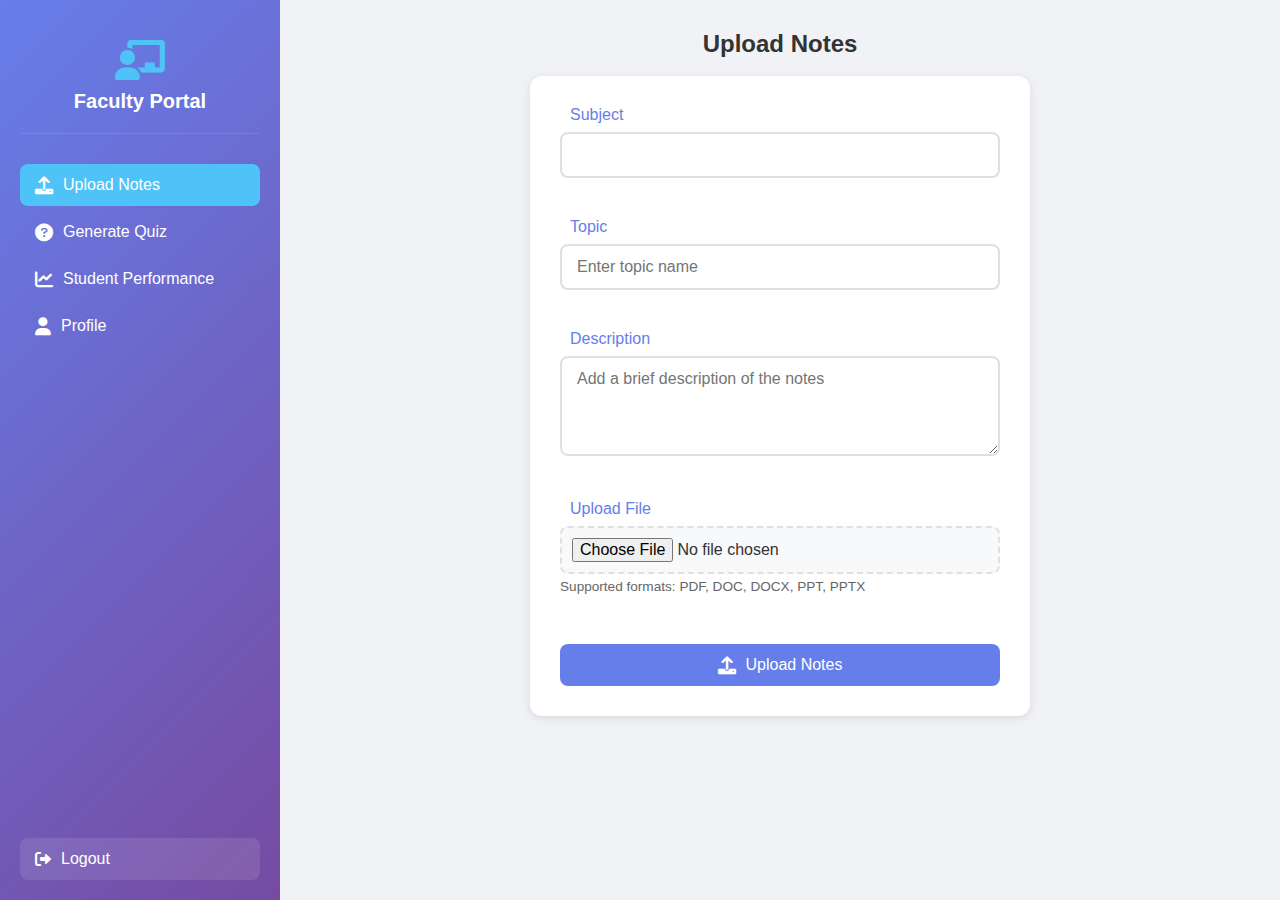
==== commit 9e15b5eb: "Update faculty_dashboard.html" ====
--- a/faculty_dashboard.html
+++ b/faculty_dashboard.html
@@ -3,182 +3,429 @@
 <head>
     <meta charset="UTF-8">
     <meta name="viewport" content="width=device-width, initial-scale=1.0">
-    <title>Faculty Login</title>
-    <link rel="stylesheet" href="faculty.css">
+    <title>Faculty Dashboard</title>
+    <link rel="stylesheet" href="faculty_dashboard.css">
     <link rel="stylesheet" href="https://cdnjs.cloudflare.com/ajax/libs/font-awesome/6.0.0/css/all.min.css">
 </head>
 <body>
-    <div class="container">
-        <!-- Back to Home Button -->
-        <div class="back-to-home">
-            <a href="index.html">
-                <i class="fas fa-arrow-left"></i> Back to Home
-            </a>
-        </div>
-        
-        <!-- Login Form -->
-        <div class="form-container active" id="login-form">
+    <div class="dashboard">
+        <!-- Sidebar -->
+        <div class="sidebar">
             <div class="logo">
                 <i class="fas fa-chalkboard-teacher"></i>
-                <h1>Faculty Portal</h1>
+                <h2>Faculty Portal</h2>
             </div>
-            
-            <form id="loginForm" class="login-form">
-                <div class="form-group">
-                    <div class="input-group">
-                        <i class="fas fa-user-tie"></i>
-                        <input type="text" id="faculty-id" placeholder="Enter your faculty ID" required>
+            <nav>
+                <ul>
+                    <li class="active" data-section="upload-notes">
+                        <i class="fas fa-upload"></i>
+                        <span>Upload Notes</span>
+                    </li>
+                    <li data-section="generate-quiz">
+                        <i class="fas fa-question-circle"></i>
+                        <span>Generate Quiz</span>
+                    </li>
+                    <li data-section="student-performance">
+                        <i class="fas fa-chart-line"></i>
+                        <span>Student Performance</span>
+                    </li>
+                    <li data-section="profile">
+                        <i class="fas fa-user"></i>
+                        <span>Profile</span>
+                    </li>
+                </ul>
+            </nav>
+            <div class="logout">
+                <a href="faculty_login.html">
+                    <i class="fas fa-sign-out-alt"></i>
+                    <span>Logout</span>
+                </a>
+            </div>
+        </div>
+
+        <!-- Main Content -->
+        <div class="main-content">
+            <!-- Upload Notes Section -->
+            <section id="upload-notes" class="content-section active">
+                <h2 style="text-align: center;">Upload Notes</h2>
+                <br>
+                <div class="upload-container">
+                    <form id="uploadForm" class="upload-form">
+                        <div class="form-group">
+                            <label for="subject">Subject</label>
+                            <input type="text" id="subject" required>
+                        </div>
+                        <div class="form-group">
+                            <label for="topic">Topic</label>
+                            <input type="text" id="topic" required placeholder="Enter topic name">
+                        </div>
+                        <div class="form-group">
+                            <label for="description">Description</label>
+                            <textarea id="description" rows="3" placeholder="Add a brief description of the notes"></textarea>
+                        </div>
+                        <div class="form-group">
+                            <label for="file">Upload File</label>
+                            <input type="file" id="file" required>
+                            <small class="file-info">Supported formats: PDF, DOC, DOCX, PPT, PPTX</small>
+                        </div>
+                        <button type="submit" class="upload-btn">
+                            <i class="fas fa-upload"></i>
+                            Upload Notes
+                        </button>
+                    </form>
+                </div>
+            </section>
+
+            <!-- Generate Quiz Section -->
+            <section id="generate-quiz" class="content-section">
+                <h2 style="text-align: center;" > Generate Quiz</h2>
+                <br>
+                <div class="quiz-container">
+                    <form id="quizForm" class="quiz-form">
+                        <div class="form-group">
+                            <label for="quiz-subject">Subject</label>
+                            <input type="text" id="quiz-subject" required>
+                        </div>
+                        <div class="form-group">
+                            <label for="quiz-section">Section</label>
+                            <select id="quiz-section" required>
+                            <option value="">Select Section</option>
+                            <option value="A1">A1</option>
+                            <option value="A2">A2</option>
+                            <option value="B1">B1</option>
+                            <option value="B2">B2</option>
+                            <option value="C1">C1</option>
+                            <option value="C2">C2</option>
+                            <option value="D1">D1</option>
+                            <option value="D2">D2</option>
+                            <option value="E1">E1</option>
+                            <option value="E2">E2</option>
+                            <option value="F1">F1</option>
+                            <option value="F2">F2</option>
+                            <option value="G1">G1</option>
+                            <option value="G2">G2</option>
+                            <option value="H1">H1</option>
+                            <option value="H2">H2</option>
+                            <option value="I1">I1</option>
+                            <option value="I2">I2</option>
+                            <option value="J1">J1</option>
+                            <option value="J2">J2</option>
+                            <option value="K1">K1</option>
+                            <option value="K2">K2</option>
+                            <option value="L1">L1</option>
+                            <option value="L2">L2</option>
+                            <option value="M1">M1</option>
+                            <option value="M2">M2</option>
+                            <option value="N1">N1</option>
+                            <option value="N2">N2</option>
+                            </select>
+                        </div>
+                        <div class="form-group">
+                            <label for="quiz-title">Quiz Title</label>
+                            <input type="text" id="quiz-title" required>
+                        </div>
+                        <div class="form-group">
+                            <label for="quiz-duration">Duration</label>
+                            <div class="time-picker">
+                                <div class="time-input">
+                                    <input type="number" id="hours" min="0" max="23" value="0">
+                                    <span>:</span>
+                                    <input type="number" id="minutes" min="0" max="59" value="0">
+                                </div>
+                                <div class="time-controls">
+                                    <button type="button" class="time-btn" data-action="increment">
+                                        <i class="fas fa-chevron-up"></i>
+                                    </button>
+                                    <button type="button" class="time-btn" data-action="decrement">
+                                        <i class="fas fa-chevron-down"></i>
+                                    </button>
+                                </div>
+                            </div>
+                        </div>
+                        <div class="questions-container">
+                            <div class="question">
+                                <div class="form-group">
+                                    <label>Question 1</label>
+                                    <input type="text" placeholder="Enter question" required>
+                                </div>
+                                <div class="options">
+                                    <input type="text" placeholder="Option A" required>
+                                    <input type="text" placeholder="Option B" required>
+                                    <input type="text" placeholder="Option C" required>
+                                    <input type="text" placeholder="Option D" required>
+                                </div>
+                                <div class="form-group">
+                                    <label>Correct Answer</label>
+                                    <select required>
+                                        <option value="">Select correct option</option>
+                                        <option value="A">A</option>
+                                        <option value="B">B</option>
+                                        <option value="C">C</option>
+                                        <option value="D">D</option>
+                                    </select>
+                                </div>
+                            </div>
+                        </div>
+                        <button type="button" class="add-question-btn">
+                            <i class="fas fa-plus"></i>
+                            Add Question
+                        </button>
+                        <button type="submit" class="generate-btn">
+                            <i class="fas fa-save"></i>
+                            Generate Quiz
+                        </button>
+                    </form>
+                </div>
+            </section>
+
+            <!-- Student Performance Section -->
+            <section id="student-performance" class="content-section">
+                <h2 style="text-align: center;">Student Performance</h2>
+                <br>
+                <div class="performance-container">
+                    <div class="filters">
+                        <div class="form-group">
+                            <label for="performance-section">Section</label>
+                            <select id="performance-section">
+                                <option value="">All Sections</option>
+                                <<option value="A1">A1</option>
+                                <option value="A2">A2</option>
+                                <option value="B1">B1</option>
+                                <option value="B2">B2</option>
+                                <option value="C1">C1</option>
+                                <option value="C2">C2</option>
+                                <option value="D1">D1</option>
+                                <option value="D2">D2</option>
+                                <option value="E1">E1</option>
+                                <option value="E2">E2</option>
+                                <option value="F1">F1</option>
+                                <option value="F2">F2</option>
+                                <option value="G1">G1</option>
+                                <option value="G2">G2</option>
+                                <option value="H1">H1</option>
+                                <option value="H2">H2</option>
+                                <option value="I1">I1</option>
+                                <option value="I2">I2</option>
+                                <option value="J1">J1</option>
+                                <option value="J2">J2</option>
+                                <option value="K1">K1</option>
+                                <option value="K2">K2</option>
+                                <option value="L1">L1</option>
+                                <option value="L2">L2</option>
+                                <option value="M1">M1</option>
+                                <option value="M2">M2</option>
+                                <option value="N1">N1</option>
+                                <option value="N2">N2</option>
+                            </select>
+                        </div>
                     </div>
-                </div>
-                
-                <div class="form-group">
-                    <div class="input-group">                        
-                        <input type="password" id="password" placeholder="Enter your password" required>
-                        <i class="fas fa-eye toggle-password"></i>
+                    <div class="subject-info">
+                        <h3>Your Subject: <span id="faculty-subject">Mathematics</span></h3>
+                        <div class="performance-summary">
+                            <div class="summary-card">
+                                <i class="fas fa-chart-pie"></i>
+                                <div class="summary-content">
+                                    <h4>Average Score</h4>
+                                    <p>85%</p>
+                                </div>
+                            </div>
+                            <div class="summary-card">
+                                <i class="fas fa-users"></i>
+                                <div class="summary-content">
+                                    <h4>Total Students</h4>
+                                    <p>120</p>
+                                </div>
+                            </div>
+                            <div class="summary-card">
+                                <i class="fas fa-star"></i>
+                                <div class="summary-content">
+                                    <h4>Pass Rate</h4>
+                                    <p>92%</p>
+                                </div>
+                            </div>
+                        </div>
                     </div>
-                </div>
-
-                <div class="remember-forgot">
-                    <label class="remember-me">
-                        <input type="checkbox" id="remember">
-                        <span>Remember me</span>
-                    </label>
-                    <a href="#" class="forgot-password" onclick="showForm('forgot-password-form')">Forgot Password?</a>
-                </div>
-
-                <button type="submit" class="login-btn">
-                    <span>Login</span>
-                    <i class="fas fa-arrow-right"></i>
-                </button>
-
-                <div class="register-link">
-                    <p>New faculty member? <a href="#" onclick="showForm('register-form')">Register here</a></p>
-                </div>
-            </form>
-        </div>
-
-        <!-- Registration Form -->
-        <div class="form-container" id="register-form" style="display: none;">
-            <div class="logo">
-                <i class="fas fa-user-plus"></i>
-                <h1>Faculty Registration</h1>
-            </div>
-            <form id="registerForm" class="login-form">
-                <div class="form-group">
-                    <div class="input-group">
-                        <i class="fas fa-user"></i>
-                        <input type="text" id="fullname" placeholder="Full Name" required>
+                    <div class="performance-table">
+                        <table>
+                            <thead>
+                                <tr>
+                                    <th>Student ID</th>
+                                    <th>Name</th>
+                                    <th>Section</th>
+                                    <th>Quiz Scores</th>
+                                    <th>Assignment Scores</th>
+                                    <th>Overall Grade</th>
+                                </tr>
+                            </thead>
+                            <tbody>
+                                <!-- Sample data - will be populated dynamically -->
+                                <tr>
+                                    <td>2023001</td>
+                                    <td>John Doe</td>
+                                    <td>A1</td>
+                                    <td>
+                                        <div class="score-details">
+                                            <span class="quiz-score">Quiz 1: 85%</span>
+                                            <span class="quiz-score">Quiz 2: 90%</span>
+                                            <span class="quiz-score">Quiz 3: 88%</span>
+                                        </div>
+                                    </td>
+                                    <td>
+                                        <div class="score-details">
+                                            <span class="assignment-score">Assignment 1: 95%</span>
+                                            <span class="assignment-score">Assignment 2: 92%</span>
+                                        </div>
+                                    </td>
+                                    <td>A</td>
+                                </tr>
+                            </tbody>
+                        </table>
                     </div>
                 </div>
-                <div class="form-group">
-                    <div class="input-group">
-                        <i class="fas fa-envelope"></i>
-                        <input type="email" id="email" placeholder="Email Address" required>
+            </section>
+
+            <!-- Profile Section -->
+            <section id="profile" class="content-section">
+                <h2 style="text-align: center;">Profile</h2>
+                <br>
+                <div class="profile-container">
+                    <div class="profile-info">
+                        <h3 id="faculty-name">Dr. John Doe</h3>
+                        <p id="faculty-id">FAC12345</p>
+                        <p id="faculty-subject">Mathematics</p>
                     </div>
-                </div>
-                <div class="form-group">
-                    <div class="input-group">
-                        <i class="fas fa-id-card"></i>
-                        <input type="text" id="reg-faculty-id" placeholder="Faculty ID" required>
-                    </div>
-                </div>
-                
-                <div class="form-group">
-                    <div class="input-group">
-                        <i class="fas fa-lock"></i>
-                        <input type="password" id="reg-password" placeholder="Create Password" required>
-                    </div>
-                </div>
-                <div class="form-group">
-                    <div class="input-group">
-                        <input type="password" id="confirm-password" placeholder="Confirm Password" required>
-                    </div>
-                </div>
-
-                <button type="submit" class="login-btn">
-                    <span>Register</span>
-                    <i class="fas fa-user-plus"></i>
-                </button>
-
-                <div class="register-link">
-                    <p>Already have an account? <a href="#" onclick="showForm('login-form')">Login here</a></p>
-                </div>
-            </form>
-        </div>
-        <!-- Forgot Password Form -->
-        <div class="form-container" id="forgot-password-form" style="display: none;">
-            <div class="logo">
-                <i class="fas fa-key"></i>
-                <h1>Reset Password</h1>
-            </div>
-            
-            <form id="forgotPasswordForm" class="login-form">
-                <div class="form-group">
-                    <div class="input-group">
-                        <i class="fas fa-user-tie"></i>
-                        <input type="text" id="reset-faculty-id" placeholder="Enter your faculty ID" required>
-                    </div>
-                </div>
-                <button type="submit" class="login-btn">
-                    <span>Reset Password</span>
-                    <i class="fas fa-paper-plane"></i>
-                </button>
-
-                <div class="register-link">
-                    <p>Remembered your password? <a href="#" onclick="showForm('login-form')">Login here</a></p>
-                </div>
-            </form>
+                    <form id="profileForm" class="profile-form">
+                        <div class="form-group">
+                            <label for="profile-name">Full Name</label>
+                            <input type="text" id="profile-name" required>
+                        </div>
+                        <div class="form-group">
+                            <label for="profile-email">Email</label>
+                            <input type="email" id="profile-email" required>
+                        </div>
+                        <div class="form-group">
+                            <label for="profile-department">Department</label>
+                            <select id="profile-department" required>
+                                <option value="" disabled selected>Select Department</option>
+                                <option value="btech">B.Tech</option>
+                                <option value="mtech">M.Tech</option>
+                                <option value="bca">BCA</option>
+                                <option value="mca">MCA</option>
+                                <option value="bba">BBA</option>
+                                <option value="mba">MBA</option>
+                                <option value="bcom">B.Com</option>
+                                <option value="mcom">M.Com</option>
+                            </select>
+                        </div>
+                        <button type="submit" class="save-btn">
+                            <i class="fas fa-save"></i>
+                            Save Changes
+                        </button>
+                    </form>
+                </div>
+            </section>
         </div>
     </div>
+
     <script>
-        function showForm(formId) {
-            // Hide all forms
-            document.querySelectorAll('.form-container').forEach(form => {
-                form.style.display = 'none';
+        // Navigation
+        document.querySelectorAll('.sidebar li').forEach(item => {
+            item.addEventListener('click', function() {
+                // Remove active class from all items
+                document.querySelectorAll('.sidebar li').forEach(li => li.classList.remove('active'));
+                document.querySelectorAll('.content-section').forEach(section => section.classList.remove('active'));
+                
+                // Add active class to clicked item
+                this.classList.add('active');
+                const sectionId = this.getAttribute('data-section');
+                document.getElementById(sectionId).classList.add('active');
             });
+        });
+
+        // Add Question Button
+        document.querySelector('.add-question-btn').addEventListener('click', function() {
+            const questionsContainer = document.querySelector('.questions-container');
+            const questionCount = questionsContainer.children.length + 1;
             
-            // Show selected form
-            document.getElementById(formId).style.display = 'block';
-        }
-
-        // Handle form submissions
-        document.getElementById('loginForm').addEventListener('submit', function(e) {
+            const newQuestion = document.createElement('div');
+            newQuestion.className = 'question';
+            newQuestion.innerHTML = `
+                <div class="form-group">
+                    <label>Question ${questionCount}</label>
+                    <input type="text" placeholder="Enter question" required>
+                </div>
+                <div class="options">
+                    <input type="text" placeholder="Option A" required>
+                    <input type="text" placeholder="Option B" required>
+                    <input type="text" placeholder="Option C" required>
+                    <input type="text" placeholder="Option D" required>
+                </div>
+                <div class="form-group">
+                    <label>Correct Answer</label>
+                    <select required>
+                        <option value="">Select correct option</option>
+                        <option value="A">A</option>
+                        <option value="B">B</option>
+                        <option value="C">C</option>
+                        <option value="D">D</option>
+                    </select>
+                </div>
+            `;
+            
+            questionsContainer.appendChild(newQuestion);
+        });
+
+        // Form Submissions
+        document.getElementById('uploadForm').addEventListener('submit', function(e) {
             e.preventDefault();
-            // Add your login logic here
-            console.log('Login form submitted');
-        });
-
-        document.getElementById('registerForm').addEventListener('submit', function(e) {
+            // Add your upload logic here
+            alert('Notes uploaded successfully!');
+        });
+
+        document.getElementById('quizForm').addEventListener('submit', function(e) {
             e.preventDefault();
-            const password = document.getElementById('reg-password').value;
-            const confirmPassword = document.getElementById('confirm-password').value;
-            
-            if (password !== confirmPassword) {
-                alert('Passwords do not match!');
-                return;
-            }
-            // Add your registration logic here
-            console.log('Registration form submitted');
-            
-            // Show login form after successful registration
-            showForm('login-form');
-        });
-        // Toggle password visibility
-        document.querySelectorAll('.toggle-password').forEach(icon => {
-            icon.addEventListener('click', function() {
-                const input = this.previousElementSibling;
-                const type = input.getAttribute('type') === 'password' ? 'text' : 'password';
-                input.setAttribute('type', type);
-                this.classList.toggle('fa-eye');
-                this.classList.toggle('fa-eye-slash');
+            // Add your quiz generation logic here
+            alert('Quiz generated successfully!');
+        });
+
+        document.getElementById('profileForm').addEventListener('submit', function(e) {
+            e.preventDefault();
+            // Add your profile update logic here
+            alert('Profile updated successfully!');
+        });
+
+        // Time Picker Functionality
+        document.querySelectorAll('.time-input input').forEach(input => {
+            input.addEventListener('change', function() {
+                if (this.id === 'hours') {
+                    this.value = Math.min(23, Math.max(0, parseInt(this.value) || 0));
+                } else {
+                    this.value = Math.min(59, Math.max(0, parseInt(this.value) || 0));
+                }
             });
         });
 
-        document.getElementById('forgotPasswordForm').addEventListener('submit', function(e) {
-            e.preventDefault();
-            // Add your password reset logic here
-            console.log('Forgot password form submitted');
+        document.querySelectorAll('.time-btn').forEach(button => {
+            button.addEventListener('click', function() {
+                const action = this.getAttribute('data-action');
+                const input = this.closest('.time-picker').querySelector('input');
+                const currentValue = parseInt(input.value) || 0;
+                
+                if (action === 'increment') {
+                    if (input.id === 'hours') {
+                        input.value = Math.min(23, currentValue + 1);
+                    } else {
+                        input.value = Math.min(59, currentValue + 1);
+                    }
+                } else {
+                    if (input.id === 'hours') {
+                        input.value = Math.max(0, currentValue - 1);
+                    } else {
+                        input.value = Math.max(0, currentValue - 1);
+                    }
+                }
+            });
         });
     </script>
 </body>
-</html>
+</html> 
--- a/faculty_dashboard.css
+++ b/faculty_dashboard.css
@@ -0,0 +1,663 @@
+* {
+    margin: 0;
+    padding: 0;
+    box-sizing: border-box;
+    font-family: 'Segoe UI', Tahoma, Geneva, Verdana, sans-serif;
+}
+
+body {
+    background: #f0f2f5;
+    color: #333;
+    min-height: 100vh;
+}
+
+/* Dashboard Layout */
+.dashboard {
+    display: flex;
+    min-height: 100vh;
+}
+
+/* Sidebar Styles */
+.sidebar {
+    width: 280px;
+    background: linear-gradient(135deg, #667eea 0%, #764ba2 100%);
+    color: white;
+    padding: 20px;
+    position: fixed;
+    height: 100vh;
+    overflow-y: auto;
+}
+
+.logo {
+    text-align: center;
+    padding: 20px 0;
+    border-bottom: 1px solid rgba(255, 255, 255, 0.1);
+    margin-bottom: 30px;
+}
+
+.logo i {
+    font-size: 40px;
+    color: #4fc3f7;
+    margin-bottom: 10px;
+}
+
+.logo h2 {
+    font-size: 20px;
+    font-weight: 600;
+    color: #ffffff;
+}
+
+nav ul {
+    list-style: none;
+}
+
+nav li {
+    padding: 12px 15px;
+    margin-bottom: 5px;
+    border-radius: 8px;
+    cursor: pointer;
+    transition: all 0.3s ease;
+    display: flex;
+    align-items: center;
+    gap: 10px;
+}
+
+nav li:hover {
+    background: rgba(255, 255, 255, 0.1);
+}
+
+nav li.active {
+    background: #4fc3f7;
+}
+
+nav li i {
+    font-size: 18px;
+}
+
+.logout {
+    position: absolute;
+    bottom: 20px;
+    left: 20px;
+    right: 20px;
+}
+
+.logout a {
+    display: flex;
+    align-items: center;
+    gap: 10px;
+    color: white;
+    text-decoration: none;
+    padding: 12px 15px;
+    border-radius: 8px;
+    background: rgba(255, 255, 255, 0.1);
+    transition: all 0.3s ease;
+}
+
+.logout a:hover {
+    background: rgba(255, 255, 255, 0.2);
+}
+
+/* Main Content Styles */
+.main-content {
+    flex: 1;
+    margin-left: 280px;
+    padding: 30px;
+    display: flex;
+    flex-direction: column;
+    align-items: center;
+}
+
+.content-section {
+    display: none;
+    animation: fadeIn 0.3s ease;
+    width: 100%;
+    max-width: 800px;
+}
+
+.content-section.active {
+    display: block;
+}
+
+@keyframes fadeIn {
+    from {
+        opacity: 0;
+        transform: translateY(20px);
+    }
+    to {
+        opacity: 1;
+        transform: translateY(0);
+    }
+}
+
+/* Form Styles */
+.form-group {
+    margin-bottom: 20px;
+    width: 100%;
+}
+
+label {
+    display: block;
+    margin-bottom: 8px;
+    color: #667eea;
+    font-weight: 500;
+    margin-left: 10px;
+}
+
+input, select {
+    width: 100%;
+    padding: 12px 15px;
+    border: 2px solid #e0e0e0;
+    border-radius: 8px;
+    font-size: 16px;
+    transition: all 0.3s ease;
+    background: white;
+}
+
+input:focus, select:focus {
+    border-color: #4fc3f7;
+    box-shadow: 0 0 0 3px rgba(79, 195, 247, 0.1);
+    outline: none;
+}
+
+/* Upload Notes Section */
+.upload-container {
+    margin-top: 10px;
+    background: white;
+    padding: 30px;
+    border-radius: 12px;
+    box-shadow: 0 2px 10px rgba(0, 0, 0, 0.1);
+    max-width: 500px;
+    margin: 0 auto;
+    width: 100%;
+}
+
+.upload-form {
+    display: flex;
+    flex-direction: column;
+    gap: 20px;
+}
+
+textarea {
+    width: 100%;
+    padding: 12px 15px;
+    border: 2px solid #e0e0e0;
+    border-radius: 8px;
+    font-size: 16px;
+    transition: all 0.3s ease;
+    resize: vertical;
+    min-height: 100px;
+}
+
+textarea:focus {
+    border-color: #667eea;
+    box-shadow: 0 0 0 3px rgba(102, 126, 234, 0.1);
+    outline: none;
+}
+
+.file-info {
+    display: block;
+    margin-top: 5px;
+    color: #666;
+    font-size: 0.85rem;
+}
+
+input[type="file"] {
+    padding: 10px;
+    border: 2px dashed #e0e0e0;
+    border-radius: 8px;
+    background: #f8f9fa;
+    cursor: pointer;
+    transition: all 0.3s ease;
+}
+
+input[type="file"]:hover {
+    border-color: #667eea;
+    background: rgba(102, 126, 234, 0.05);
+}
+
+.upload-btn {
+    background: #667eea;
+    color: white;
+    border: none;
+    padding: 12px 25px;
+    border-radius: 8px;
+    font-size: 16px;
+    cursor: pointer;
+    display: flex;
+    align-items: center;
+    justify-content: center;
+    gap: 10px;
+    transition: all 0.3s ease;
+    margin-top: 10px;
+}
+
+.upload-btn:hover {
+    background: #764ba2;
+    transform: translateY(-2px);
+}
+
+.upload-btn i {
+    font-size: 18px;
+}
+
+/* Generate Quiz Section */
+.quiz-container {
+    margin-top: 10px;
+    background: white;
+    padding: 30px;
+    border-radius: 12px;
+    box-shadow: 0 2px 10px rgba(0, 0, 0, 0.1);
+    max-width: 500px;
+    margin: 0 auto;
+    width: 100%;
+}
+
+.questions-container {
+    margin: 20px 0;
+}
+
+.question {
+    background: #f8f9fa;
+    padding: 20px;
+    border-radius: 8px;
+    margin-bottom: 20px;
+}
+
+.options {
+    display: grid;
+    grid-template-columns: repeat(2, 1fr);
+    gap: 15px;
+    margin: 15px 0;
+}
+
+.add-question-btn, .generate-btn {
+    background: #667eea;
+    color: white;
+    border: none;
+    padding: 12px 25px;
+    border-radius: 8px;
+    font-size: 16px;
+    cursor: pointer;
+    display: flex;
+    align-items: center;
+    gap: 10px;
+    transition: all 0.3s ease;
+    margin-bottom: 15px;
+}
+
+.add-question-btn:hover, .generate-btn:hover {
+    background: #4fc3f7;
+    transform: translateY(-2px);
+}
+
+/* Student Performance Section */
+.performance-container {
+    background: white;
+    padding: 30px;
+    border-radius: 12px;
+    box-shadow: 0 2px 10px rgba(0, 0, 0, 0.1);
+    max-width: 500px;
+    margin: 0 auto;
+    width: 100%;
+}
+
+.subject-info {
+    margin: 20px 0;
+    padding: 20px;
+    background: #f8f9fa;
+    border-radius: 8px;
+}
+
+.subject-info h3 {
+    color: #1a237e;
+    margin-bottom: 20px;
+    font-size: 1.2rem;
+}
+
+.subject-info h3 span {
+    color: #4fc3f7;
+    font-weight: 600;
+}
+
+.performance-summary {
+    display: grid;
+    grid-template-columns: repeat(auto-fit, minmax(200px, 1fr));
+    gap: 20px;
+    margin-bottom: 30px;
+}
+
+.summary-card {
+    background: white;
+    padding: 20px;
+    border-radius: 8px;
+    box-shadow: 0 2px 5px rgba(0, 0, 0, 0.05);
+    display: flex;
+    align-items: center;
+    gap: 15px;
+}
+
+.summary-card i {
+    font-size: 24px;
+    color: #1a237e;
+    background: rgba(26, 35, 126, 0.1);
+    padding: 15px;
+    border-radius: 8px;
+}
+
+.summary-content h4 {
+    color: #1a237e;
+    font-size: 0.9rem;
+    margin-bottom: 5px;
+}
+
+.summary-content p {
+    color: #4fc3f7;
+    font-size: 1.5rem;
+    font-weight: 600;
+}
+
+.score-details {
+    display: flex;
+    flex-direction: column;
+    gap: 5px;
+}
+
+.quiz-score, .assignment-score {
+    background: #f8f9fa;
+    padding: 5px 10px;
+    border-radius: 4px;
+    font-size: 0.9rem;
+}
+
+.quiz-score {
+    color: #1a237e;
+}
+
+.assignment-score {
+    color: #4fc3f7;
+}
+
+/* Profile Section */
+.profile-container {
+    background: white;
+    padding: 30px;
+    border-radius: 12px;
+    box-shadow: 0 2px 10px rgba(0, 0, 0, 0.1);
+    max-width: 500px;
+    margin: 0 auto;
+    width: 100%;
+}
+
+.profile-header {
+    display: flex;
+    align-items: center;
+    gap: 20px;
+    margin-bottom: 30px;
+    padding-bottom: 20px;
+    border-bottom: 1px solid #e0e0e0;
+}
+
+.profile-photo {
+    position: relative;
+    width: 120px;
+    height: 120px;
+}
+
+.profile-photo img {
+    width: 100%;
+    height: 100%;
+    border-radius: 50%;
+    object-fit: cover;
+    border: 3px solid #667eea;
+}
+
+.photo-upload {
+    position: absolute;
+    bottom: 0;
+    left: 0;
+    right: 0;
+    background: rgba(0, 0, 0, 0.5);
+    padding: 5px;
+    border-radius: 0 0 50% 50%;
+    display: flex;
+    justify-content: center;
+}
+
+.photo-upload input[type="file"] {
+    display: none;
+}
+
+.upload-photo-btn {
+    background: none;
+    border: none;
+    color: white;
+    cursor: pointer;
+    font-size: 12px;
+    display: flex;
+    align-items: center;
+    gap: 5px;
+    padding: 5px;
+}
+
+.upload-photo-btn i {
+    font-size: 14px;
+}
+
+.profile-info {
+    flex: 1;
+}
+
+.profile-info h3 {
+    color: #1a237e;
+    margin-bottom: 5px;
+    font-size: 1.2rem;
+}
+
+.profile-info p {
+    color: #666;
+    margin-bottom: 3px;
+    font-size: 0.9rem;
+}
+
+.password-section {
+    margin-top: 20px;
+    padding-top: 20px;
+    border-top: 1px solid #e0e0e0;
+}
+
+.password-section h4 {
+    color: #1a237e;
+    margin-bottom: 15px;
+    font-size: 1.1rem;
+}
+
+.save-btn {
+    background: #667eea;
+    color: white;
+    border: none;
+    padding: 12px 25px;
+    border-radius: 8px;
+    font-size: 16px;
+    cursor: pointer;
+    display: flex;
+    align-items: center;
+    justify-content: center;
+    gap: 10px;
+    transition: all 0.3s ease;
+    margin-top: 20px;
+    width: 100%;
+}
+
+.save-btn:hover {
+    background: #764ba2;
+    transform: translateY(-2px);
+}
+
+.save-btn i {
+    font-size: 18px;
+}
+
+/* Time Picker Styles */
+.time-picker {
+    display: flex;
+    align-items: center;
+    gap: 10px;
+    background: white;
+    border: 2px solid #e0e0e0;
+    border-radius: 8px;
+    padding: 5px 10px;
+    transition: all 0.3s ease;
+}
+
+.time-picker:focus-within {
+    border-color: #667eea;
+    box-shadow: 0 0 0 3px rgba(102, 126, 234, 0.1);
+}
+
+.time-input {
+    display: flex;
+    align-items: center;
+    gap: 5px;
+}
+
+.time-input input {
+    width: 50px;
+    text-align: center;
+    padding: 8px;
+    border: none;
+    font-size: 16px;
+    background: transparent;
+}
+
+.time-input input::-webkit-inner-spin-button,
+.time-input input::-webkit-outer-spin-button {
+    -webkit-appearance: none;
+    margin: 0;
+}
+
+.time-input input[type=number] {
+    -moz-appearance: textfield;
+}
+
+.time-input span {
+    color: #666;
+    font-size: 18px;
+    font-weight: 500;
+}
+
+.time-controls {
+    display: flex;
+    flex-direction: column;
+    gap: 2px;
+}
+
+.time-btn {
+    background: none;
+    border: none;
+    padding: 5px;
+    cursor: pointer;
+    color: #667eea;
+    transition: all 0.3s ease;
+    display: flex;
+    align-items: center;
+    justify-content: center;
+}
+
+.time-btn:hover {
+    color: #764ba2;
+}
+
+.time-btn i {
+    font-size: 12px;
+}
+
+/* Responsive Design */
+@media (max-width: 768px) {
+    .sidebar {
+        width: 70px;
+        padding: 10px;
+    }
+
+    .logo h2, nav li span, .logout span {
+        display: none;
+    }
+
+    .logo i {
+        font-size: 30px;
+    }
+
+    nav li {
+        justify-content: center;
+        padding: 15px;
+    }
+
+    .main-content {
+        margin-left: 70px;
+        padding: 20px;
+    }
+
+    .options {
+        grid-template-columns: 1fr;
+    }
+
+    .performance-summary {
+        grid-template-columns: 1fr;
+    }
+    
+    .summary-card {
+        padding: 15px;
+    }
+    
+    .summary-card i {
+        padding: 10px;
+        font-size: 20px;
+    }
+    
+    .summary-content p {
+        font-size: 1.2rem;
+    }
+}
+
+@media (max-width: 480px) {
+    .sidebar {
+        width: 100%;
+        height: auto;
+        position: relative;
+    }
+
+    .logo h2, nav li span, .logout span {
+        display: block;
+    }
+
+    nav ul {
+        display: flex;
+        flex-wrap: wrap;
+        gap: 10px;
+    }
+
+    nav li {
+        flex: 1;
+        min-width: 120px;
+    }
+
+    .main-content {
+        margin-left: 0;
+    }
+
+    .filters {
+        grid-template-columns: 1fr;
+    }
+
+    .profile-header {
+        flex-direction: column;
+        text-align: center;
+    }
+
+    .profile-photo {
+        margin: 0 auto;
+    }
+
+    .profile-info {
+        text-align: center;
+    }
+} 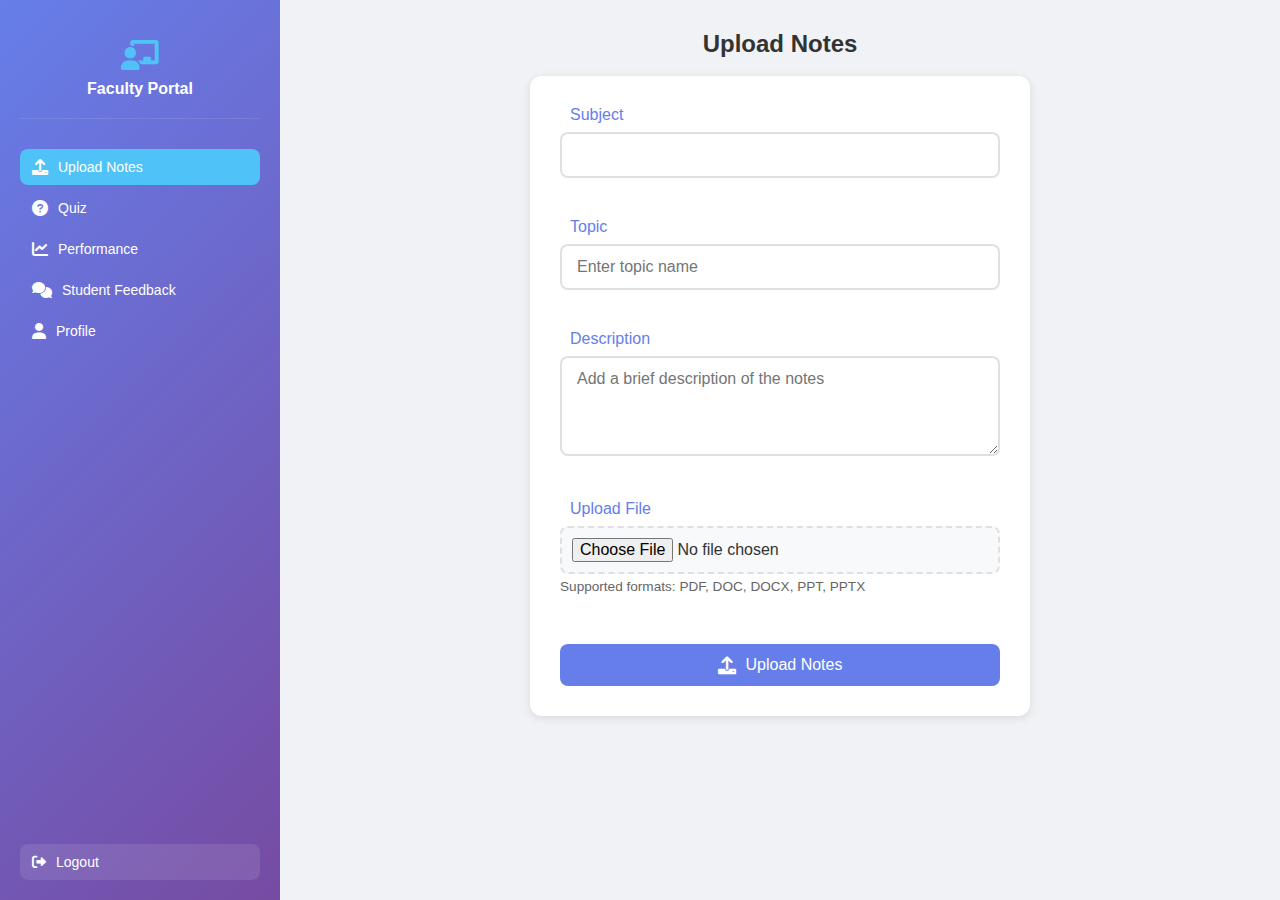
==== commit e8a9e9fe: "Updated login pages and CSS styles faculty_dashboard" ====
--- a/faculty_dashboard.html
+++ b/faculty_dashboard.html
@@ -23,11 +23,15 @@
                     </li>
                     <li data-section="generate-quiz">
                         <i class="fas fa-question-circle"></i>
-                        <span>Generate Quiz</span>
+                        <span>Quiz</span>
                     </li>
                     <li data-section="student-performance">
                         <i class="fas fa-chart-line"></i>
-                        <span>Student Performance</span>
+                        <span>Performance</span>
+                    </li>
+                    <li data-section="feedback">
+                        <i class="fas fa-comments"></i>
+                        <span>Student Feedback</span>
                     </li>
                     <li data-section="profile">
                         <i class="fas fa-user"></i>
@@ -284,6 +288,134 @@
                 </div>
             </section>
 
+            <!-- Feedback Section -->
+            <section id="feedback" class="content-section">
+                <div class="feedback-container">
+                    <h2>Student Feedback</h2>
+                    
+                    <!-- Feedback Filters -->
+                    <div class="feedback-filters">
+                        <div class="filter-group">
+                            <label>Subject</label>
+                            <select id="feedback-subject">
+                                <option value="all">All Subjects</option>
+                                <option value="math">Mathematics</option>
+                                <option value="science">Science</option>
+                                <option value="english">English</option>
+                            </select>
+                        </div>
+                        <div class="filter-group">
+                            <label>Rating</label>
+                            <select id="feedback-rating">
+                                <option value="all">All Ratings</option>
+                                <option value="5">5 Stars</option>
+                                <option value="4">4 Stars</option>
+                                <option value="3">3 Stars</option>
+                                <option value="2">2 Stars</option>
+                                <option value="1">1 Star</option>
+                            </select>
+                        </div>
+                    </div>
+
+                    <!-- Feedback List -->
+                    <div class="feedback-list">
+                        <!-- Feedback Item 1 -->
+                        <div class="feedback-item">
+                            <div class="feedback-header">
+                                <div class="student-info">
+                                    <h3>John Doe</h3>
+                                    <p>Section A1 | Mathematics</p>
+                                </div>
+                                <div class="feedback-rating">
+                                    <div class="stars">
+                                        <i class="fas fa-star"></i>
+                                        <i class="fas fa-star"></i>
+                                        <i class="fas fa-star"></i>
+                                        <i class="fas fa-star"></i>
+                                        <i class="fas fa-star"></i>
+                                    </div>
+                                    <span class="date">March 15, 2024</span>
+                                </div>
+                            </div>
+                            <div class="feedback-content">
+                                <p>"The teacher explains concepts very clearly and provides helpful examples. The notes are well-organized and easy to understand."</p>
+                            </div>
+                        </div>
+
+                        <!-- Feedback Item 2 -->
+                        <div class="feedback-item">
+                            <div class="feedback-header">
+                                <div class="student-info">
+                                    <h3>Jane Smith</h3>
+                                    <p>Section B2 | Science</p>
+                                </div>
+                                <div class="feedback-rating">
+                                    <div class="stars">
+                                        <i class="fas fa-star"></i>
+                                        <i class="fas fa-star"></i>
+                                        <i class="fas fa-star"></i>
+                                        <i class="fas fa-star"></i>
+                                        <i class="far fa-star"></i>
+                                    </div>
+                                    <span class="date">March 14, 2024</span>
+                                </div>
+                            </div>
+                            <div class="feedback-content">
+                                <p>"The practical demonstrations in class are very helpful. Would appreciate more interactive sessions."</p>
+                            </div>
+                        </div>
+
+                        <!-- Feedback Item 3 -->
+                        <div class="feedback-item">
+                            <div class="feedback-header">
+                                <div class="student-info">
+                                    <h3>Mike Johnson</h3>
+                                    <p>Section C1 | English</p>
+                                </div>
+                                <div class="feedback-rating">
+                                    <div class="stars">
+                                        <i class="fas fa-star"></i>
+                                        <i class="fas fa-star"></i>
+                                        <i class="fas fa-star"></i>
+                                        <i class="fas fa-star"></i>
+                                        <i class="fas fa-star-half-alt"></i>
+                                    </div>
+                                    <span class="date">March 13, 2024</span>
+                                </div>
+                            </div>
+                            <div class="feedback-content">
+                                <p>"Great teaching methodology. The assignments are challenging but help in better understanding of the subject."</p>
+                            </div>
+                        </div>
+                    </div>
+
+                    <!-- Feedback Summary -->
+                    <div class="feedback-summary">
+                        <div class="summary-card">
+                            <i class="fas fa-star"></i>
+                            <div class="summary-content">
+                                <h4>Average Rating</h4>
+                                <p>4.5/5</p>
+                            </div>
+                        </div>
+                        <div class="summary-card">
+                            <i class="fas fa-comment"></i>
+                            <div class="summary-content">
+                                <h4>Total Feedback</h4>
+                                <p>24</p>
+                            </div>
+                        </div>
+                        <div class="summary-card">
+                            <i class="fas fa-chart-pie"></i>
+                            <div class="summary-content">
+                                <h4>Positive Feedback</h4>
+                                <p>85%</p>
+                            </div>
+                        </div>
+                    </div>
+                </div>
+            </section>
+
             <!-- Profile Section -->
             <section id="profile" class="content-section">
                 <h2 style="text-align: center;">Profile</h2>
--- a/faculty_dashboard.css
+++ b/faculty_dashboard.css
@@ -36,13 +36,13 @@
 }
 
 .logo i {
-    font-size: 40px;
+    font-size: 30px;
     color: #4fc3f7;
     margin-bottom: 10px;
 }
 
 .logo h2 {
-    font-size: 20px;
+    font-size: 16px;
     font-weight: 600;
     color: #ffffff;
 }
@@ -52,7 +52,7 @@
 }
 
 nav li {
-    padding: 12px 15px;
+    padding: 10px 12px;
     margin-bottom: 5px;
     border-radius: 8px;
     cursor: pointer;
@@ -60,6 +60,7 @@
     display: flex;
     align-items: center;
     gap: 10px;
+    font-size: 14px;
 }
 
 nav li:hover {
@@ -71,7 +72,7 @@
 }
 
 nav li i {
-    font-size: 18px;
+    font-size: 16px;
 }
 
 .logout {
@@ -87,10 +88,11 @@
     gap: 10px;
     color: white;
     text-decoration: none;
-    padding: 12px 15px;
+    padding: 10px 12px;
     border-radius: 8px;
     background: rgba(255, 255, 255, 0.1);
     transition: all 0.3s ease;
+    font-size: 14px;
 }
 
 .logout a:hover {
@@ -158,7 +160,6 @@
     box-shadow: 0 0 0 3px rgba(79, 195, 247, 0.1);
     outline: none;
 }
-
 /* Upload Notes Section */
 .upload-container {
     margin-top: 10px;
@@ -572,28 +573,27 @@
 }
 
 /* Responsive Design */
+@media (max-width: 1200px) {
+    .main-content {
+        padding: 20px;
+    }
+
+    .content-section {
+        max-width: 100%;
+    }
+
+    .performance-summary {
+        grid-template-columns: repeat(2, 1fr);
+    }
+}
+
 @media (max-width: 768px) {
-    .sidebar {
-        width: 70px;
-        padding: 10px;
-    }
-
-    .logo h2, nav li span, .logout span {
-        display: none;
-    }
-
-    .logo i {
-        font-size: 30px;
-    }
-
-    nav li {
-        justify-content: center;
+    .main-content {
         padding: 15px;
     }
 
-    .main-content {
-        margin-left: 70px;
-        padding: 20px;
+    .content-section {
+        max-width: 100%;
     }
 
     .options {
@@ -616,32 +616,64 @@
     .summary-content p {
         font-size: 1.2rem;
     }
+
+    /* Time Picker for Mobile */
+    .time-picker {
+        flex-direction: column;
+        align-items: stretch;
+    }
+
+    .time-input {
+        justify-content: center;
+    }
+
+    .time-controls {
+        flex-direction: row;
+        justify-content: center;
+        margin-top: 10px;
+    }
 }
 
 @media (max-width: 480px) {
-    .sidebar {
+    .main-content {
+        padding: 10px;
+    }
+
+    /* Form Elements for Mobile */
+    input, select, textarea {
+        padding: 10px;
+        font-size: 14px;
+    }
+
+    .upload-btn,
+    .add-question-btn,
+    .generate-btn,
+    .save-btn {
+        padding: 10px 20px;
+        font-size: 14px;
+    }
+
+    .question {
+        padding: 15px;
+    }
+
+    .subject-info {
+        padding: 15px;
+    }
+
+    .subject-info h3 {
+        font-size: 1rem;
+    }
+
+    .score-details {
+        flex-direction: column;
+        gap: 10px;
+    }
+
+    .quiz-score,
+    .assignment-score {
         width: 100%;
-        height: auto;
-        position: relative;
-    }
-
-    .logo h2, nav li span, .logout span {
-        display: block;
-    }
-
-    nav ul {
-        display: flex;
-        flex-wrap: wrap;
-        gap: 10px;
-    }
-
-    nav li {
-        flex: 1;
-        min-width: 120px;
-    }
-
-    .main-content {
-        margin-left: 0;
+        text-align: center;
     }
 
     .filters {
@@ -660,4 +692,256 @@
     .profile-info {
         text-align: center;
     }
+}
+
+/* Tablet Landscape */
+@media (min-width: 769px) and (max-width: 1024px) {
+    .content-section {
+        max-width: 90%;
+    }
+
+    .performance-summary {
+        grid-template-columns: repeat(2, 1fr);
+    }
+}
+
+/* High Resolution Screens */
+@media (min-width: 1440px) {
+    .content-section {
+        max-width: 1200px;
+    }
+}
+
+/* Print Styles */
+@media print {
+    .sidebar {
+        display: none;
+    }
+
+    .main-content {
+        margin-left: 0;
+        padding: 0;
+    }
+
+    .content-section {
+        max-width: 100%;
+        box-shadow: none;
+    }
+
+    .upload-btn,
+    .add-question-btn,
+    .generate-btn,
+    .save-btn {
+        display: none;
+    }
+}
+
+/* Feedback Section Styles */
+.feedback-container {
+    background: white;
+    padding: 30px;
+    border-radius: 12px;
+    box-shadow: 0 2px 10px rgba(0, 0, 0, 0.1);
+    max-width: 800px;
+    margin: 0 auto;
+    width: 100%;
+}
+
+.feedback-container h2 {
+    color: #1a237e;
+    margin-bottom: 30px;
+    font-size: 1.5rem;
+    text-align: center;
+}
+
+.feedback-filters {
+    display: flex;
+    gap: 20px;
+    margin-bottom: 30px;
+    flex-wrap: wrap;
+}
+
+.filter-group {
+    flex: 1;
+    min-width: 200px;
+}
+
+.filter-group label {
+    display: block;
+    margin-bottom: 8px;
+    color: #1a237e;
+    font-weight: 500;
+}
+
+.filter-group select {
+    width: 100%;
+    padding: 10px;
+    border: 2px solid #e0e0e0;
+    border-radius: 8px;
+    background: white;
+    font-size: 14px;
+    color: #333;
+    cursor: pointer;
+    transition: all 0.3s ease;
+}
+
+.filter-group select:focus {
+    border-color: #667eea;
+    box-shadow: 0 0 0 3px rgba(102, 126, 234, 0.1);
+    outline: none;
+}
+
+.feedback-list {
+    display: flex;
+    flex-direction: column;
+    gap: 20px;
+    margin-bottom: 30px;
+}
+
+.feedback-item {
+    background: #f8f9fa;
+    padding: 20px;
+    border-radius: 8px;
+    border: 1px solid #e0e0e0;
+    transition: all 0.3s ease;
+}
+
+.feedback-item:hover {
+    transform: translateY(-2px);
+    box-shadow: 0 4px 12px rgba(0, 0, 0, 0.1);
+}
+
+.feedback-header {
+    display: flex;
+    justify-content: space-between;
+    align-items: flex-start;
+    margin-bottom: 15px;
+    flex-wrap: wrap;
+    gap: 10px;
+}
+
+.student-info h3 {
+    color: #1a237e;
+    font-size: 1.1rem;
+    margin-bottom: 5px;
+}
+
+.student-info p {
+    color: #666;
+    font-size: 0.9rem;
+}
+
+.feedback-rating {
+    display: flex;
+    flex-direction: column;
+    align-items: flex-end;
+    gap: 5px;
+}
+
+.stars {
+    color: #ffc107;
+    font-size: 14px;
+}
+
+.stars i {
+    margin-left: 2px;
+}
+
+.date {
+    color: #666;
+    font-size: 0.8rem;
+}
+
+.feedback-content {
+    color: #333;
+    font-size: 0.95rem;
+    line-height: 1.5;
+}
+
+.feedback-content p {
+    margin: 0;
+}
+
+.feedback-summary {
+    display: grid;
+    grid-template-columns: repeat(auto-fit, minmax(200px, 1fr));
+    gap: 20px;
+    margin-top: 30px;
+}
+
+.feedback-summary .summary-card {
+    background: white;
+    padding: 20px;
+    border-radius: 8px;
+    box-shadow: 0 2px 5px rgba(0, 0, 0, 0.05);
+    display: flex;
+    align-items: center;
+    gap: 15px;
+}
+
+.feedback-summary .summary-card i {
+    font-size: 24px;
+    color: #1a237e;
+    background: rgba(26, 35, 126, 0.1);
+    padding: 15px;
+    border-radius: 8px;
+}
+
+.feedback-summary .summary-content h4 {
+    color: #1a237e;
+    font-size: 0.9rem;
+    margin-bottom: 5px;
+}
+
+.feedback-summary .summary-content p {
+    color: #4fc3f7;
+    font-size: 1.5rem;
+    font-weight: 600;
+}
+
+/* Responsive Design for Feedback Section */
+@media (max-width: 768px) {
+    .feedback-filters {
+        flex-direction: column;
+    }
+
+    .filter-group {
+        width: 100%;
+    }
+
+    .feedback-header {
+        flex-direction: column;
+        align-items: flex-start;
+    }
+
+    .feedback-rating {
+        align-items: flex-start;
+    }
+
+    .feedback-summary {
+        grid-template-columns: 1fr;
+    }
+}
+
+@media (max-width: 480px) {
+    .feedback-container {
+        padding: 20px;
+    }
+
+    .feedback-item {
+        padding: 15px;
+    }
+
+    .feedback-summary .summary-card {
+        padding: 15px;
+    }
+
+    .feedback-summary .summary-card i {
+        padding: 10px;
+        font-size: 20px;
+    }
+
+    .feedback-summary .summary-content p {
+        font-size: 1.2rem;
+    }
 } 